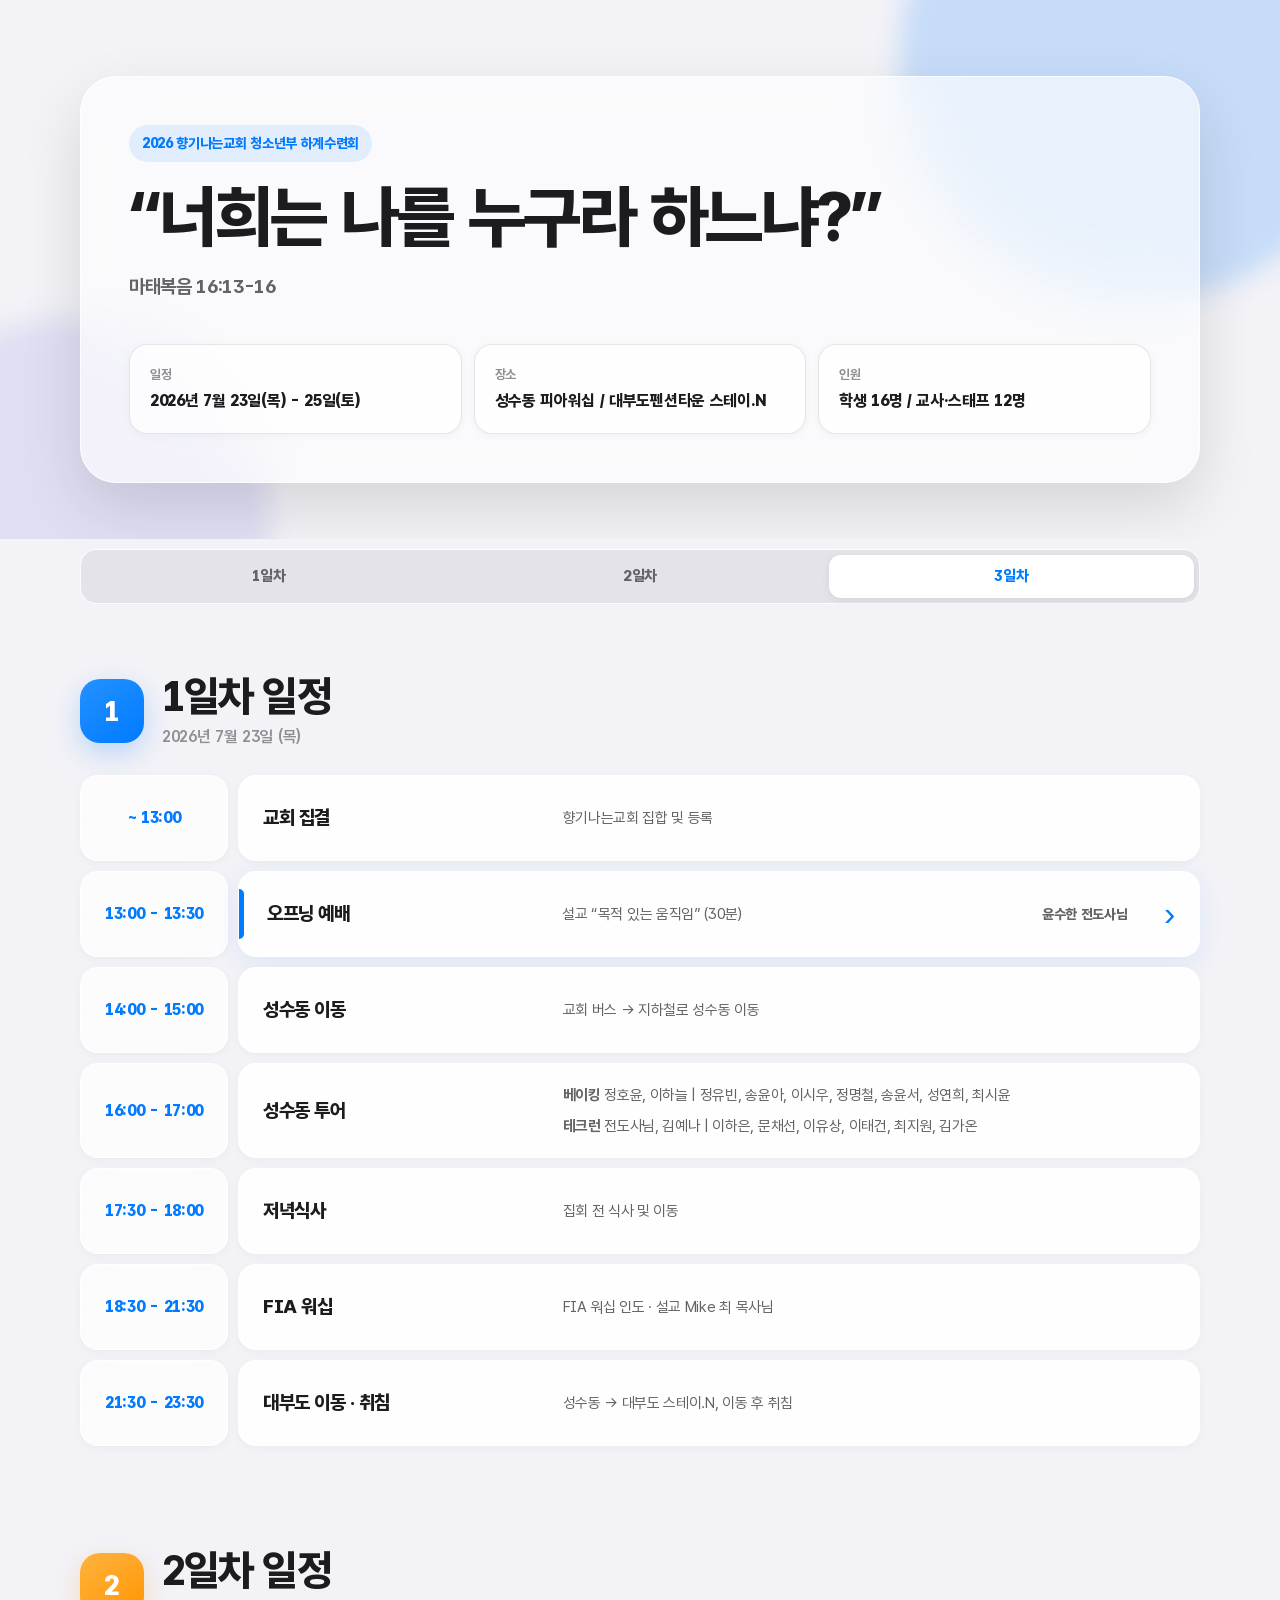
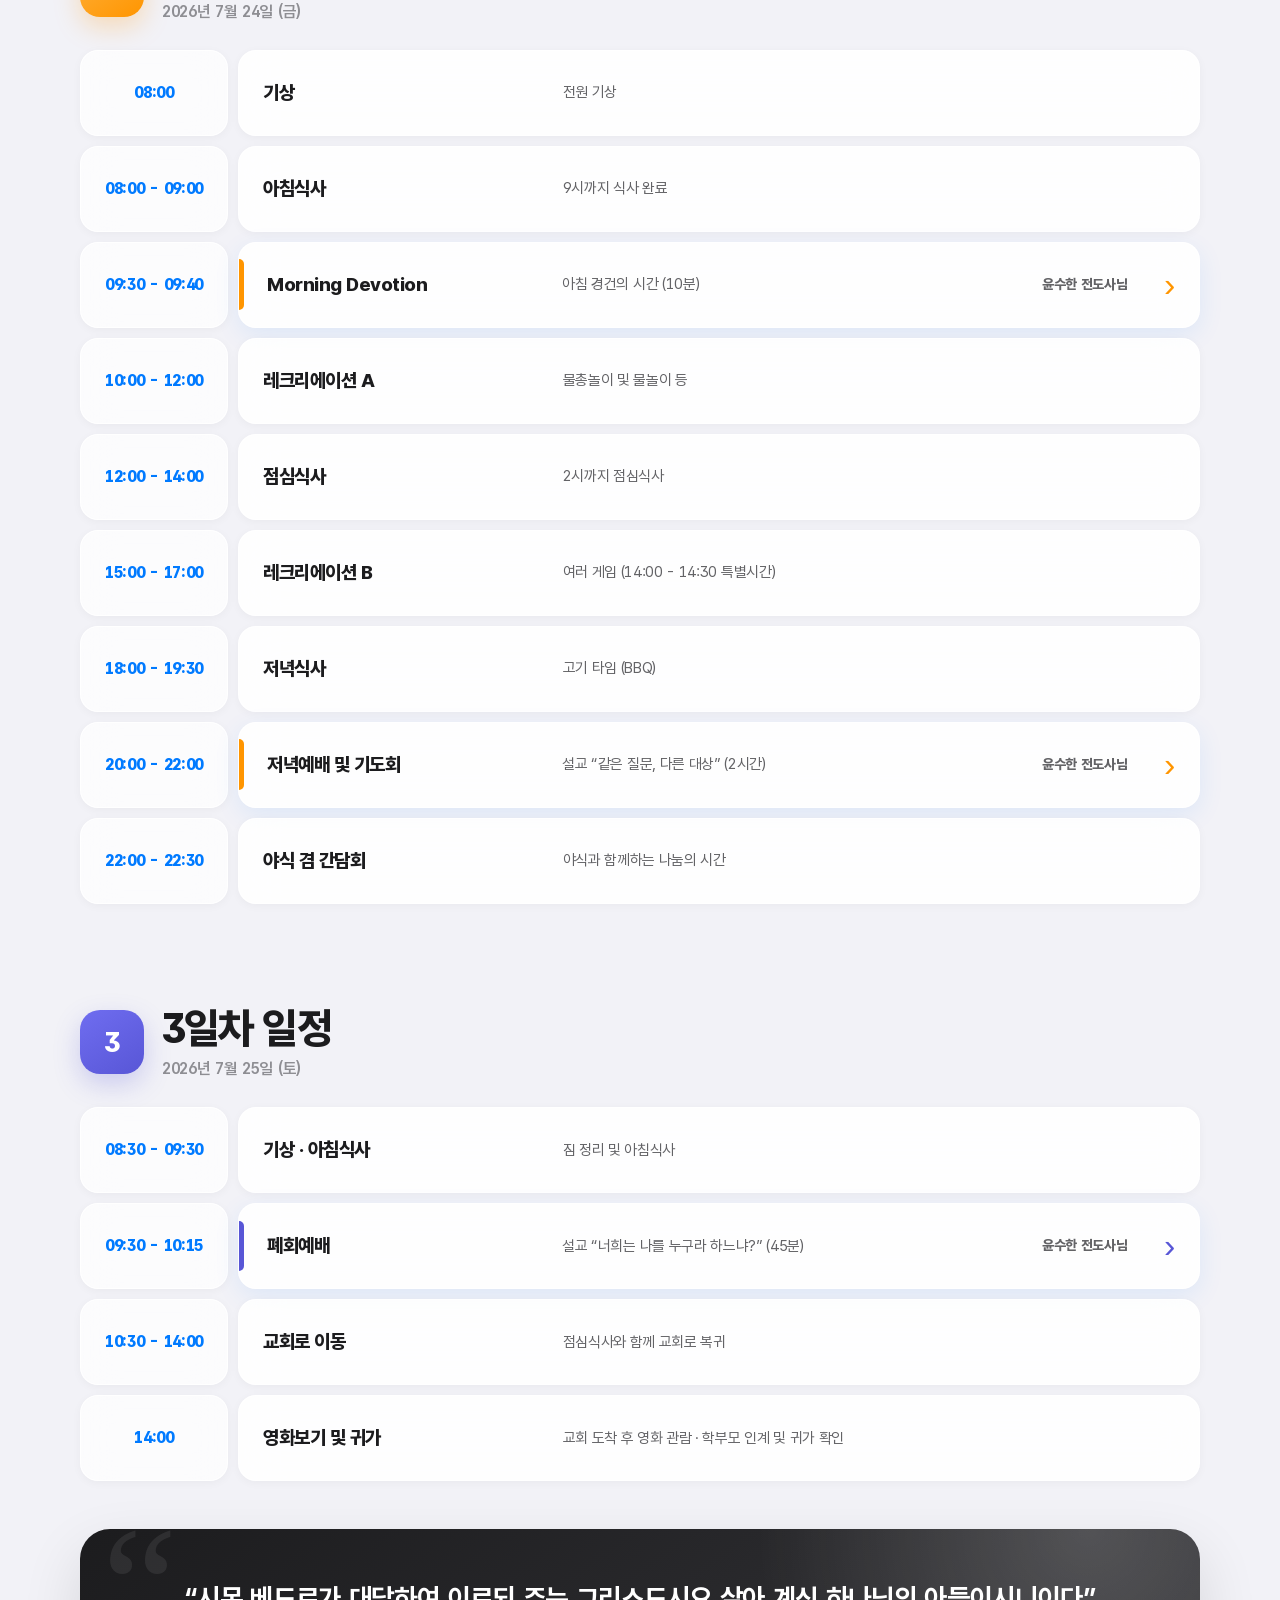
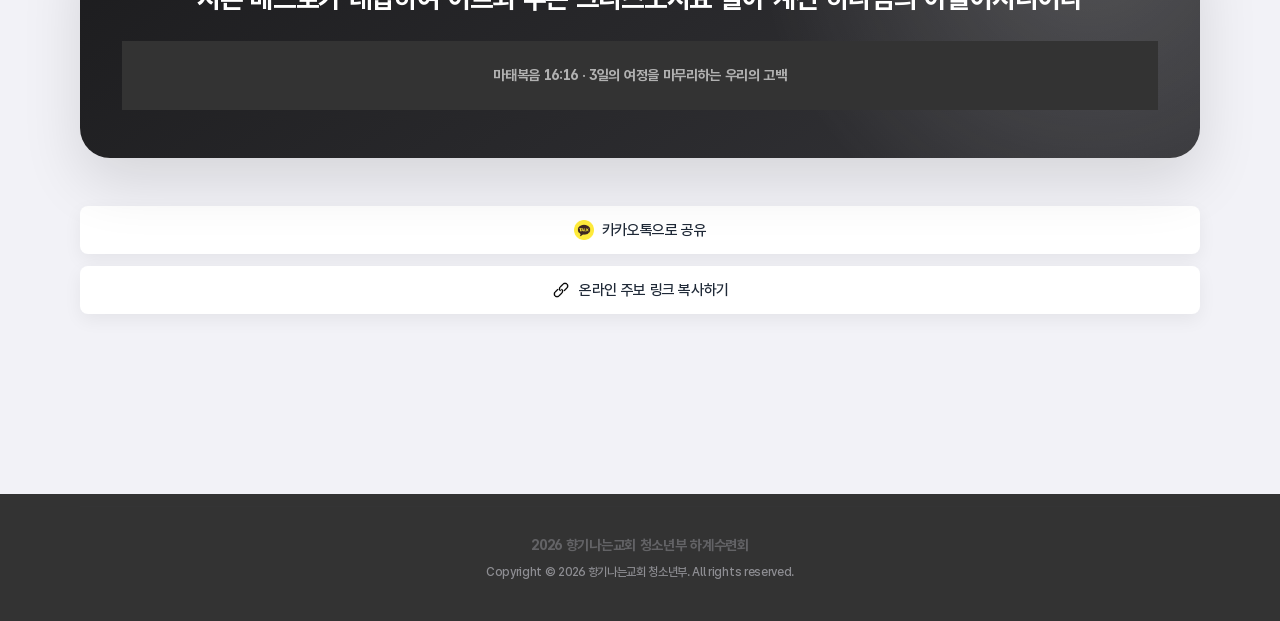
==== index.html @ 5ab75193 "index.html 업데이트" ====
<!DOCTYPE html>
<html lang="ko">
<head>
  <meta charset="UTF-8">
  <meta name="viewport" content="width=device-width, initial-scale=1.0">
  <meta name="description" content="2026 향기나는교회 청소년부 하계수련회 일정 안내">

  <meta property="og:title" content="2026 향기나는교회 청소년부 하계수련회" />
  <meta property="og:type" content="website">
  <meta property="og:image" content="./resource/img/og.jpg">
  <meta property="og:url" content="https://haneulworks.github.io/hgnn-youth-summer-2026/">
  <meta property="og:description" content="2026 향기나는교회 청소년부 하계수련회 일정과 예배 순서를 확인하세요." />

  <title>2026 향기나는교회 청소년부 하계수련회</title>
  <link rel="stylesheet" href="./resource/css/font.css">
  <link rel="stylesheet" href="./resource/css/reset.css">
  <link rel="stylesheet" href="./resource/css/ux-common.css">
  <link rel="stylesheet" href="./resource/css/component.css">
  <link rel="stylesheet" href="./resource/css/main.css">
  <script src="./resource/js/common.js"></script>
</head>
<body>
  <a class="skip-link" href="#content">본문 바로가기</a>

  <div class="camp-wrap">
    <header class="camp-hero">
      <div class="inner">
        <p class="camp-hero__eyebrow">2026 향기나는교회 청소년부 하계수련회</p>
        <h1 class="camp-hero__title">“너희는 나를 누구라 하느냐?”</h1>
        <p class="camp-hero__verse">마태복음 16:13-16</p>
        <dl class="camp-hero__info">
          <div>
            <dt>일정</dt>
            <dd>2026년 7월 23일(목) - 25일(토)</dd>
          </div>
          <div>
            <dt>장소</dt>
            <dd>성수동 피아워십 / 대부도펜션타운 스테이.N</dd>
          </div>
          <div>
            <dt>인원</dt>
            <dd>학생 16명 / 교사·스태프 12명</dd>
          </div>
        </dl>
      </div>
    </header>

    <nav class="day-nav" aria-label="수련회 일차별 바로가기">
      <div class="inner">
        <a href="#day1">1일차</a>
        <a href="#day2">2일차</a>
        <a href="#day3">3일차</a>
      </div>
    </nav>

    <main id="content" class="schedule-main">
      <div class="inner">
        <section id="day1" class="day-section day-section--1" aria-labelledby="day1-title">
          <header class="day-heading">
            <span class="day-heading__number" aria-hidden="true">1</span>
            <div>
              <h2 id="day1-title">1일차 일정</h2>
              <p>2026년 7월 23일 (목)</p>
            </div>
          </header>

          <ol class="schedule-list">
            <li class="schedule-item">
              <time class="schedule-item__time" datetime="2026-07-23T11:00">~ 13:00</time>
              <div class="schedule-item__body">
                <strong class="schedule-item__title">교회 집결</strong>
                <p class="schedule-item__desc">향기나는교회 집합 및 등록</p>
                <!-- <span class="schedule-item__staff">각 반 선생님</span> -->
              </div>
            </li>
            <li class="schedule-item schedule-item--worship">
              <time class="schedule-item__time" datetime="2026-07-23T13:00">13:00 - 13:30</time>
              <a class="schedule-item__body" href="./sub/worship-opening.html" aria-label="오프닝 예배 순서지 바로가기">
                <strong class="schedule-item__title">오프닝 예배</strong>
                <p class="schedule-item__desc">설교 “목적 있는 움직임” (30분)</p>
                <span class="schedule-item__staff">윤수한 전도사님</span>
                <span class="schedule-item__link">예배 순서지 보기</span>
              </a>
            </li>
            <li class="schedule-item">
              <time class="schedule-item__time" datetime="2026-07-23T14:00">14:00 - 15:00</time>
              <div class="schedule-item__body">
                <strong class="schedule-item__title">성수동 이동</strong>
                <p class="schedule-item__desc">교회 버스 → 지하철로 성수동 이동</p>
              </div>
            </li>
            <li class="schedule-item">
              <time class="schedule-item__time" datetime="2026-07-23T15:00">16:00 - 17:00</time>
              <div class="schedule-item__body">
                <strong class="schedule-item__title">성수동 투어</strong>
                <div class="schedule-item__desc">
                    <p><b>베이킹</b> 정호윤, 이하늘 | 정유빈, 송윤아, 이시우, 정명철, 송윤서, 성연희, 최시윤</p>
                    <p class="mt-8"><b>테크런</b> 전도사님, 김예나 | 이하은, 문채선, 이유상, 이태건, 최지원, 김가온</p>
                </div>
              </div>
            </li>
            <li class="schedule-item">
              <time class="schedule-item__time" datetime="2026-07-23T17:00">17:30 - 18:00</time>
              <div class="schedule-item__body">
                <strong class="schedule-item__title">저녁식사</strong>
                <p class="schedule-item__desc">집회 전 식사 및 이동</p>
              </div>
            </li>
            <li class="schedule-item">
              <time class="schedule-item__time" datetime="2026-07-23T17:30">18:30 - 21:30</time>
              <div class="schedule-item__body">
                <strong class="schedule-item__title">FIA 워십</strong>
                <p class="schedule-item__desc">FIA 워십 인도 · 설교 Mike 최 목사님</p>
              </div>
            </li>
            <li class="schedule-item">
              <time class="schedule-item__time" datetime="2026-07-23T21:30">21:30 - 23:30</time>
              <div class="schedule-item__body">
                <strong class="schedule-item__title">대부도 이동 · 취침</strong>
                <p class="schedule-item__desc">성수동 → 대부도 스테이.N, 이동 후 취침</p>
              </div>
            </li>
          </ol>
        </section>

        <section id="day2" class="day-section day-section--2" aria-labelledby="day2-title">
          <header class="day-heading">
            <span class="day-heading__number" aria-hidden="true">2</span>
            <div>
              <h2 id="day2-title">2일차 일정</h2>
              <p>2026년 7월 24일 (금)</p>
            </div>
          </header>

          <ol class="schedule-list">
            <li class="schedule-item">
              <time class="schedule-item__time" datetime="2026-07-24T08:00">08:00</time>
              <div class="schedule-item__body">
                <strong class="schedule-item__title">기상</strong>
                <p class="schedule-item__desc">전원 기상</p>
              </div>
            </li>
            <li class="schedule-item">
              <time class="schedule-item__time" datetime="2026-07-24T08:00">08:00 - 09:00</time>
              <div class="schedule-item__body">
                <strong class="schedule-item__title">아침식사</strong>
                <p class="schedule-item__desc">9시까지 식사 완료</p>
              </div>
            </li>
            <li class="schedule-item schedule-item--worship">
              <time class="schedule-item__time" datetime="2026-07-24T09:30">09:30 - 09:40</time>
              <a class="schedule-item__body" href="./sub/worship-morning.html" aria-label="Morning Devotion 순서지 바로가기">
                <strong class="schedule-item__title">Morning Devotion</strong>
                <p class="schedule-item__desc">아침 경건의 시간 (10분)</p>
                <span class="schedule-item__staff">윤수한 전도사님</span>
                <span class="schedule-item__link">예배 순서지 보기</span>
              </a>
            </li>
            <li class="schedule-item">
              <time class="schedule-item__time" datetime="2026-07-24T10:00">10:00 - 12:00</time>
              <div class="schedule-item__body">
                <strong class="schedule-item__title">레크리에이션 A</strong>
                <p class="schedule-item__desc">물총놀이 및 물놀이 등</p>
              </div>
            </li>
            <li class="schedule-item">
              <time class="schedule-item__time" datetime="2026-07-24T12:00">12:00 - 14:00</time>
              <div class="schedule-item__body">
                <strong class="schedule-item__title">점심식사</strong>
                <p class="schedule-item__desc">2시까지 점심식사</p>
              </div>
            </li>
            <li class="schedule-item">
              <time class="schedule-item__time" datetime="2026-07-24T15:00">15:00 - 17:00</time>
              <div class="schedule-item__body">
                <strong class="schedule-item__title">레크리에이션 B</strong>
                <p class="schedule-item__desc">여러 게임 (14:00 - 14:30 특별시간)</p>
              </div>
            </li>
            <li class="schedule-item">
              <time class="schedule-item__time" datetime="2026-07-24T18:00">18:00 - 19:30</time>
              <div class="schedule-item__body">
                <strong class="schedule-item__title">저녁식사</strong>
                <p class="schedule-item__desc">고기 타임 (BBQ)</p>
              </div>
            </li>
            <li class="schedule-item schedule-item--worship">
              <time class="schedule-item__time" datetime="2026-07-24T20:00">20:00 - 22:00</time>
              <a class="schedule-item__body" href="./sub/worship-evening.html" aria-label="저녁예배 및 기도회 순서지 바로가기">
                <strong class="schedule-item__title">저녁예배 및 기도회</strong>
                <p class="schedule-item__desc">설교 “같은 질문, 다른 대상” (2시간)</p>
                <span class="schedule-item__staff">윤수한 전도사님</span>
                <span class="schedule-item__link">예배 순서지 보기</span>
              </a>
            </li>
            <li class="schedule-item">
              <time class="schedule-item__time" datetime="2026-07-24T22:00">22:00 - 22:30</time>
              <div class="schedule-item__body">
                <strong class="schedule-item__title">야식 겸 간담회</strong>
                <p class="schedule-item__desc">야식과 함께하는 나눔의 시간</p>
              </div>
            </li>
          </ol>
        </section>

        <section id="day3" class="day-section day-section--3" aria-labelledby="day3-title">
          <header class="day-heading">
            <span class="day-heading__number" aria-hidden="true">3</span>
            <div>
              <h2 id="day3-title">3일차 일정</h2>
              <p>2026년 7월 25일 (토)</p>
            </div>
          </header>

          <ol class="schedule-list">
            <li class="schedule-item">
              <time class="schedule-item__time" datetime="2026-07-25T08:30">08:30 - 09:30</time>
              <div class="schedule-item__body">
                <strong class="schedule-item__title">기상 · 아침식사</strong>
                <p class="schedule-item__desc">짐 정리 및 아침식사</p>
              </div>
            </li>
            <li class="schedule-item schedule-item--worship">
              <time class="schedule-item__time" datetime="2026-07-25T09:30">09:30 - 10:15</time>
              <a class="schedule-item__body" href="./sub/worship-closing.html" aria-label="폐회예배 순서지 바로가기">
                <strong class="schedule-item__title">폐회예배</strong>
                <p class="schedule-item__desc">설교 “너희는 나를 누구라 하느냐?” (45분)</p>
                <span class="schedule-item__staff">윤수한 전도사님</span>
                <span class="schedule-item__link">예배 순서지 보기</span>
              </a>
            </li>
            <li class="schedule-item">
              <time class="schedule-item__time" datetime="2026-07-25T10:30">10:30 - 14:00</time>
              <div class="schedule-item__body">
                <strong class="schedule-item__title">교회로 이동</strong>
                <p class="schedule-item__desc">점심식사와 함께 교회로 복귀</p>
              </div>
            </li>
            <li class="schedule-item">
              <time class="schedule-item__time" datetime="2026-07-25T14:00">14:00</time>
              <div class="schedule-item__body">
                <strong class="schedule-item__title">영화보기 및 귀가</strong>
                <p class="schedule-item__desc">교회 도착 후 영화 관람 · 학부모 인계 및 귀가 확인</p>
              </div>
            </li>
          </ol>

          <blockquote class="closing-verse">
            <p>“시몬 베드로가 대답하여 이르되 주는 그리스도시요 살아 계신 하나님의 아들이시니이다”</p>
            <footer>마태복음 16:16 · 3일의 여정을 마무리하는 우리의 고백</footer>
          </blockquote>
        </section>
        <!-- 주보 공유 -->
        <section class="share-wrap btn-wrap txt1 keep-all-pretty">
            <button type="button" id="kakaotalk-sharing-btn" class="btn btn-full"><img src="./resource/img/icon-kakao.png" alt="카카오톡 아이콘" />카카오톡으로 공유</button>
            <button type="button" class="btn btn-full copyText" data-copy="https://haneulworks.github.io/hgnn-youth-weekly/"><img src="./resource/img/icon-link.png" alt="링크 아이콘" /> 온라인 주보 링크 복사하기</button>
        </section>
      </div>
    </main>

    <footer class="camp-footer">
        <div class="inner">
            <p class="camp-footer__title">
            2026 향기나는교회 청소년부 하계수련회
            </p>

            <small class="camp-footer__copyright">
            Copyright &copy; 2026 향기나는교회 청소년부. All rights reserved.
            </small>
        </div>
    </footer>
  </div>
</body>

<script src="https://t1.kakaocdn.net/kakao_js_sdk/2.7.7/kakao.min.js" integrity="sha384-tJkjbtDbvoxO+diRuDtwRO9JXR7pjWnfjfRn5ePUpl7e7RJCxKCwwnfqUAdXh53p" crossorigin="anonymous"></script>

<script>
  Kakao.init('5c8e276ac66a278e925960b664548016');  // 사용하려는 앱의 JavaScript 키 입력
</script>

<script>
	document.getElementById('kakaotalk-sharing-btn').addEventListener('click', function () {
		Kakao.Share.sendCustom({
			templateId: 135518, // 숫자만 입력
			templateArgs: {
				FW: "향기나는교회 청소년부",
				date: "2026.01.11"
			}
		});
	});
</script>

</html>
---- resource/css/font.css ----
@charset "UTF-8";

/* 프리탠다드 GOV */
@font-face {
    font-family: 'PretendardGOV';
    font-weight: 900;
    font-display: swap;
    src: local('PretendardGOV-Black'), url(../fonts/woff2/PretendardGOV-Black.woff2) format('woff2'), url(../fonts/woff/PretendardGOV-Black.woff) format('woff');
}

@font-face {
    font-family: 'PretendardGOV';
    font-weight: 800;
    font-display: swap;
    src: local('PretendardGOV-ExtraBold'), url(../fonts/woff2/PretendardGOV-ExtraBold.woff2) format('woff2'), url(../fonts/woff/PretendardGOV-ExtraBold.woff) format('woff');
}

@font-face {
    font-family: 'PretendardGOV';
    font-weight: 700;
    font-display: swap;
    src: local('PretendardGOV-Bold'), url(../fonts/woff2/PretendardGOV-Bold.woff2) format('woff2'), url(../fonts/woff/PretendardGOV-Bold.woff) format('woff');
}

@font-face {
    font-family: 'PretendardGOV';
    font-weight: 600;
    font-display: swap;
    src: local('PretendardGOV-SemiBold'), url(../fonts/woff2/PretendardGOV-SemiBold.woff2) format('woff2'), url(../fonts/woff/PretendardGOV-SemiBold.woff) format('woff');
}

@font-face {
    font-family: 'PretendardGOV';
    font-weight: 500;
    font-display: swap;
    src: local('PretendardGOV-Medium'), url(../fonts/woff2/PretendardGOV-Medium.woff2) format('woff2'), url(../fonts/woff/PretendardGOV-Medium.woff) format('woff');
}

@font-face {
    font-family: 'PretendardGOV';
    font-weight: 400;
    font-display: swap;
    src: local('PretendardGOV-Regular'), url(../fonts/woff2/PretendardGOV-Regular.woff2) format('woff2'), url(../fonts/woff/PretendardGOV-Regular.woff) format('woff');
}

@font-face {
    font-family: 'PretendardGOV';
    font-weight: 300;
    font-display: swap;
    src: local('PretendardGOV-Light'), url(../fonts/woff2/PretendardGOV-Light.woff2) format('woff2'), url(../fonts/woff/PretendardGOV-Light.woff) format('woff');
}

@font-face {
    font-family: 'PretendardGOV';
    font-weight: 200;
    font-display: swap;
    src: local('PretendardGOV-ExtraLight'), url(../fonts/woff2/PretendardGOV-ExtraLight.woff2) format('woff2'), url(../fonts/woff/PretendardGOV-ExtraLight.woff) format('woff');
}

@font-face {
    font-family: 'PretendardGOV';
    font-weight: 100;
    font-display: swap;
    src: local('PretendardGOV-Thin'), url(../fonts/woff2/PretendardGOV-Thin.woff2) format('woff2'), url(../fonts/woff/PretendardGOV-Thin.woff) format('woff');
}

/* 프리탠다드 */
@font-face {
    font-family: 'Pretendard';
    font-weight: 900;
    font-display: swap;
    src: local('Pretendard-Black'), url(../fonts/woff2/Pretendard-Black.woff2) format('woff2'), url(../fonts/woff/Pretendard-Black.woff) format('woff');
}

@font-face {
    font-family: 'Pretendard';
    font-weight: 800;
    font-display: swap;
    src: local('Pretendard-ExtraBold'), url(../fonts/woff2/Pretendard-ExtraBold.woff2) format('woff2'), url(../fonts/woff/Pretendard-ExtraBold.woff) format('woff');
}

@font-face {
    font-family: 'Pretendard';
    font-weight: 700;
    font-display: swap;
    src: local('Pretendard-Bold'), url(../fonts/woff2/Pretendard-Bold.woff2) format('woff2'), url(../fonts/woff/Pretendard-Bold.woff) format('woff');
}

@font-face {
    font-family: 'Pretendard';
    font-weight: 600;
    font-display: swap;
    src: local('Pretendard-SemiBold'), url(../fonts/woff2/Pretendard-SemiBold.woff2) format('woff2'), url(../fonts/woff/Pretendard-SemiBold.woff) format('woff');
}

@font-face {
    font-family: 'Pretendard';
    font-weight: 500;
    font-display: swap;
    src: local('Pretendard-Medium'), url(../fonts/woff2/Pretendard-Medium.woff2) format('woff2'), url(../fonts/woff/Pretendard-Medium.woff) format('woff');
}

@font-face {
    font-family: 'Pretendard';
    font-weight: 400;
    font-display: swap;
    src: local('Pretendard-Regular'), url(../fonts/woff2/Pretendard-Regular.woff2) format('woff2'), url(../fonts/woff/Pretendard-Regular.woff) format('woff');
}

@font-face {
    font-family: 'Pretendard';
    font-weight: 300;
    font-display: swap;
    src: local('Pretendard-Light'), url(../fonts/woff2/Pretendard-Light.woff2) format('woff2'), url(../fonts/woff/Pretendard-Light.woff) format('woff');
}

@font-face {
    font-family: 'Pretendard';
    font-weight: 200;
    font-display: swap;
    src: local('Pretendard-ExtraLight'), url(../fonts/woff2/Pretendard-ExtraLight.woff2) format('woff2'), url(../fonts/woff/Pretendard-ExtraLight.woff) format('woff');
}

@font-face {
    font-family: 'Pretendard';
    font-weight: 100;
    font-display: swap;
    src: local('Pretendard-Thin'), url(../fonts/woff2/Pretendard-Thin.woff2) format('woff2'), url(../fonts/woff/Pretendard-Thin.woff) format('woff');
}
---- resource/css/ux-common.css ----
@charset "UTF-8";
@import 'font.css';
/* reset.css - 기본 브라우저 스타일 초기화 */
html, body, div, span, applet, object, iframe,
h1, h2, h3, h4, h5, h6, p, blockquote, pre,
a, button, abbr, acronym, address, big, cite, code,
del, dfn, em, img, ins, kbd, q, s, samp,
small, strike, strong, sub, sup, tt, var,
b, u, i, center,
dl, dt, dd, menu, ol, ul, li,
fieldset, form, label, legend,
caption, article, aside, canvas, details, embed,
figure, figcaption, footer, header, hgroup,
main, menu, nav, output, ruby, section, summary,
time, mark, audio, video {
  margin: 0;
  padding: 0;
  border: 0;
  font-size: 100%;
  font-family: -apple-system, BlinkMacSystemFont, "PretendardGOV", sans-serif;
  font-style: normal;
  vertical-align: baseline;
  -webkit-tap-highlight-color: transparent; /* 클릭시 하이라이트 초기화 */
  -webkit-text-size-adjust: none; /* 크롬, 사파리, 오페라 신버전 */
  -ms-text-size-adjust: none; /* IE */
  -moz-text-size-adjust: none; /* 파이어폭스 */
  -o-text-size-adjust: none; /* 오페라 구버전 */
  -moz-appearance: none;
       appearance: none;
  -webkit-appearance: none;
  -webkit-overflow-scrolling: auto;
  box-sizing: border-box;
}

html {
  font-size: 62.5%;
}

body {
  font-size: 1.6rem;
  background: #F5F6F9;
  color: #1f2937;
}

/* h 태그들 원래 사이즈 복원 (브라우저 기본값 기준) */
h1 {
  font-size: 2em;
  font-weight: 700;
} /* 32px */
h2 {
  font-size: 1.5em;
  font-weight: 600;
} /* 24px */
h3 {
  font-size: 1.17em;
  font-weight: 600;
} /* 18.72px */
h4 {
  font-size: 1em;
  font-weight: 600;
} /* 16px */
h5 {
  font-size: 0.83em;
  font-weight: 600;
} /* 13.28px */
h6 {
  font-size: 0.67em;
  font-weight: 500;
} /* 10.72px */
/* HTML5 display-role reset for older browsers */
article, aside, details, figcaption, figure,
footer, header, hgroup, main, menu, nav, section {
  display: block;
}

body {
  line-height: 1;
}

menu, ol, ul {
  list-style: none;
}

blockquote, q {
  quotes: none;
}

blockquote::before, blockquote::after,
q::before, q::after {
  content: "";
  content: none;
}

table {
  border-collapse: collapse;
  border-spacing: 0;
}

a {
  color: inherit;
  text-decoration: none;
  cursor: pointer;
}

a:hover,
a:focus,
a:active {
  text-decoration: none;
}

*:focus {
  outline-color: #070a5d;
}

.is-focus {
  outline: 2px dashed #1b1f95;
  transition: unset;
}

body.is-locked {
  position: fixed;
  width: 100%;
  overflow: hidden;
}

.hidden {
  position: absolute;
  top: -9999px;
  left: -9999px;
}

.hide {
  position: absolute;
  top: -9999px;
  left: -9999px;
}

.sr-only {
  position: absolute !important;
  width: 1px !important;
  height: 1px !important;
  padding: 0 !important;
  margin: -1px !important;
  overflow: hidden !important;
  clip: rect(0, 0, 0, 0) !important;
  white-space: nowrap !important;
  border: 0 !important;
}

.pc-only {
  display: block;
}
@media (max-width: 1024px) {
  .pc-only {
    display: none;
  }
}

.pc-tablet-only {
  display: block;
}
@media (max-width: 798px) {
  .pc-tablet-only {
    display: none;
  }
}

.tablet-only {
  display: none;
}
@media (max-width: 1024px) {
  .tablet-only {
    display: block;
  }
}
@media (max-width: 798px) {
  .tablet-only {
    display: none;
  }
}

.mo-tablet-only {
  display: none;
}
@media (max-width: 1024px) {
  .mo-tablet-only {
    display: block;
  }
}
@media (max-width: 798px) {
  .mo-tablet-only {
    display: block;
  }
}

.mo-only {
  display: none;
}
@media (max-width: 798px) {
  .mo-only {
    display: block;
  }
}

.flex {
  -ms-display: flexbox; /* IE10 */ /* OLD iOS, Safari */ /* OLD Firefox */ /* IE10 Tweener */ /* NEW Chrome */
  display: flex;
}

/* 폰트 컬러 */
.color-primary {
  color: #1b1f95;
}
.color-primary1 {
  color: #a2a4f0;
}
.color-primary2 {
  color: #1b1f95;
}
.color-primary3 {
  color: #070a5d;
}
.color-secondary {
  color: #ec0082;
}
.color-secondary1 {
  color: #f4cae1;
}
.color-secondary2 {
  color: #ec0082;
}
.color-secondary3 {
  color: #95125a;
}
.color-gray {
  color: #666666;
}
.color-gray-50 {
  color: #E8E8E8;
}
.color-gray-100 {
  color: #D8D8D8;
}
.color-gray-200 {
  color: #CCCCCC;
}
.color-gray-300 {
  color: #A2A2A2;
}
.color-gray-400 {
  color: #999999;
}
.color-gray-500 {
  color: #666666;
}
.color-gray-600 {
  color: #545456;
}
.color-gray-800 {
  color: #333333;
}
.color-realwhite {
  color: #fff;
}
.color-semiblack {
  color: #333333;
}
.color-cyan {
  color: #38A4DD;
}

/* 배경 컬러 */
.bg-primary {
  background-color: #1b1f95;
}
.bg-primary-300 {
  background-color: #a2a4f0;
}
.bg-primary-500 {
  background-color: #1b1f95;
}
.bg-primary-800 {
  background-color: #070a5d;
}
.bg-secondary {
  background-color: #ec0082;
}
.bg-secondary-300 {
  background-color: #f4cae1;
}
.bg-secondary-500 {
  background-color: #ec0082;
}
.bg-secondary-800 {
  background-color: #95125a;
}
.bg-gray {
  background-color: #F5F5F5;
}
.bg-gray-10 {
  background-color: #FAFAFB;
}
.bg-gray-20 {
  background-color: #F5F5F5;
}
.bg-gray-30 {
  background-color: #EEEEEE;
}
.bg-realwhite {
  background-color: #fff;
}
.bg-blue {
  background-color: #F1F6FC;
}
.bg-blue-10 {
  background-color: #F5F6F9;
}
.bg-blue-20 {
  background-color: #F1F6FC;
}
.bg-blue-30 {
  background-color: #E0EAF8;
}
.bg-box-10 {
  background-color: #ECEFF6;
}
.bg-box-20 {
  background-color: #E9EAF5;
}
.bg-box-30 {
  background-color: #ECE9F5;
}
.bg-box-40 {
  background-color: #EAE4F2;
}
.bg-cyan-icon {
  background-color: #83CCF3;
}
.bg-cyan {
  background-color: #E7F4FB;
}

/* 폰트 사이즈 */
.tit_01 {
  font-size: 5rem;
  font-weight: 600;
  line-height: 1.3;
  letter-spacing: -0.025em;
  letter-spacing: -0.03em;
}
.tit_02 {
  font-size: 4rem;
  font-weight: 600;
  line-height: 1.4;
  letter-spacing: -0.025em;
  letter-spacing: -0.03em;
}
.tit_03 {
  font-size: 3rem;
  font-weight: 600;
  line-height: 1.5;
  letter-spacing: -0.025em;
}
.tit_04 {
  font-size: 2.6rem;
  font-weight: 600;
  line-height: 1.5;
  letter-spacing: -0.025em;
}
.tit_05 {
  font-size: 2.4rem;
  font-weight: 600;
  line-height: 1.5;
  letter-spacing: -0.025em;
}

.subtit_01 {
  font-size: 2.2rem;
  font-weight: 600;
  line-height: 1.5;
  letter-spacing: -0.025em;
}
.subtit_02 {
  font-size: 2rem;
  font-weight: 600;
  line-height: 1.5;
  letter-spacing: -0.025em;
}
.subtit_03 {
  font-size: 1.8rem;
  font-weight: 600;
  line-height: 1.5;
  letter-spacing: -0.025em;
}

.txt_01 {
  font-size: 1.6rem;
  font-weight: 400;
  line-height: 1.6;
  letter-spacing: -0.025em;
}
.txt_02 {
  font-size: 1.5rem;
  font-weight: 400;
  line-height: 1.6;
  letter-spacing: -0.025em;
}

.caption_01 {
  font-size: 1.4rem;
  font-weight: 500;
  line-height: 1.6;
  letter-spacing: -0.025em;
}
.caption_02 {
  font-size: 1.3rem;
  font-weight: 400;
  line-height: 1.6;
  letter-spacing: -0.025em;
}

/* 폰트 두께 */
.fw-300 {
  font-weight: 300;
}

.fw-400 {
  font-weight: 400;
}

.fw-500 {
  font-weight: 500;
}

.fw-600 {
  font-weight: 600;
}

.fw-700 {
  font-weight: 700;
}

/* essential */
.essential {
  position: relative;
  top: -0.8rem;
  color: #1b1f95;
  font-size: 1.6rem;
  font-weight: 600;
  line-height: 1.5;
  letter-spacing: -0.025em;
}

/* 글자 정렬 */
.ta-c {
  text-align: center;
}

.ta-l {
  text-align: left;
}

.ta-r {
  text-align: right;
}

.keep-all {
  word-break: keep-all;
}
.keep-all-pretty {
  word-break: keep-all;
  text-wrap-style: pretty;
}
.keep-all-balance {
  word-break: keep-all;
  text-wrap-style: balance;
}

/* list 스타일 */
.lists li {
  position: relative;
}
.lists li:before {
  content: "";
  position: absolute;
  left: 0;
}
.lists li + li {
  margin-top: 0.4rem;
}
.lists.num {
  counter-reset: num;
}
.lists.num li {
  padding-left: 2rem;
}
.lists.num li:before {
  counter-increment: num;
  content: counter(num) ".";
}
.lists.num.cir li:before {
  line-height: 1.6rem;
  -ms-display: flexbox; /* IE10 */ /* OLD iOS, Safari */ /* OLD Firefox */ /* IE10 Tweener */ /* NEW Chrome */
  display: flex;
  align-items: center;
  justify-content: center;
  width: 1.6rem;
  height: 1.6rem;
  font-weight: 400;
  border-radius: 100%;
  border: 0.1px solid #555;
  vertical-align: middle;
}
.lists.num-square {
  counter-reset: num;
}
.lists.num-square li {
  padding-left: 4.2rem;
}
.lists.num-square li::before {
  counter-increment: num;
  content: counter(num);
  top: 0.15rem;
  -ms-display: flexbox; /* IE10 */ /* OLD iOS, Safari */ /* OLD Firefox */ /* IE10 Tweener */ /* NEW Chrome */
  display: flex;
  align-items: center;
  justify-content: center;
  width: 2.6rem;
  height: 2.6rem;
  border-radius: 0.4rem;
  background-color: #1b1f95;
  color: #fff;
  font-size: 1.5rem;
  font-weight: 700;
  line-height: 1;
  letter-spacing: -0.025em;
}
.lists.num-square li + li {
  margin-top: 1.6rem;
}
@media (max-width: 798px) {
  .lists.num-square li {
    padding-left: 3.2rem;
    word-break: keep-all;
  }
  .lists.num-square li::before {
    top: 0;
    width: 2rem;
    height: 2rem;
    font-size: 1.5rem;
    line-height: 1.5rem;
  }
  .lists.num-square li + li {
    margin-top: 0.8rem;
  }
}
.lists.dot li {
  padding-left: 0.8rem;
}
.lists.dot li:before {
  content: "·";
}
.lists.dot-center li {
  display: inline-flex;
}
.lists.dot-center li:before {
  content: "•";
  position: relative;
  margin-right: 0.4rem;
}
.lists.bar li:before {
  content: "-";
}
.lists.ko > li:nth-child(1)::before {
  content: "가.";
}
.lists.ko > li:nth-child(2)::before {
  content: "나.";
}
.lists.ko > li:nth-child(3)::before {
  content: "다.";
}
.lists.ko > li:nth-child(4)::before {
  content: "라.";
}
.lists.ko > li:nth-child(5)::before {
  content: "마.";
}
.lists.ko > li:nth-child(6)::before {
  content: "바.";
}
.lists.ko > li:nth-child(7)::before {
  content: "사.";
}
.lists.ko > li:nth-child(8)::before {
  content: "아.";
}
.lists.ko > li:nth-child(9)::before {
  content: "자.";
}
.lists.ko > li:nth-child(10)::before {
  content: "차.";
}
.lists.ko > li:nth-child(11)::before {
  content: "카.";
}
.lists.ko > li:nth-child(13)::before {
  content: "타.";
}
.lists.ko > li:nth-child(14)::before {
  content: "파.";
}
.lists.ko > li:nth-child(15)::before {
  content: "하.";
}

/* magin-top */
.mt-8 {
  margin-top: 0.8rem;
}
.mt-16 {
  margin-top: 1.6rem;
}
.mt-24 {
  margin-top: 2.4rem;
}
.mt-40 {
  margin-top: 4rem;
}
.mt-48 {
  margin-top: 4.8rem;
}

#wrap {
  position: relative;
}

/*================================= tablet =======================================*/
/*================================= responsive =======================================*/
@media (min-width: 260px) and (max-width: 1024px) {
  html, body {
    font-size: 48.0769230769%;
  }
}
@media (min-width: 360px) and (max-width: 1024px) {
  html, body {
    font-size: 62.5%;
  }
}
@media (min-width: 541px) and (max-width: 1024px) {
  body, html {
    font-size: 68.75%;
  }
}
@media (min-width: 769px) and (max-width: 1024px) {
  body, html {
    font-size: 75%;
  }
}
/* element */
---- resource/css/component.css ----
@charset "UTF-8";
/* header */
/* footer */
footer {
  margin-top: 8rem;
  background-color: #333333;
  padding: 2.4rem 1.6rem;
  color: #fff;
}

.footer-info {
  -ms-display: flexbox; /* IE10 */ /* OLD iOS, Safari */ /* OLD Firefox */ /* IE10 Tweener */ /* NEW Chrome */
  display: flex;
  align-items: center;
  flex-wrap: wrap;
  -moz-column-gap: 1.6rem;
       column-gap: 1.6rem;
  row-gap: 0.8rem;
}
.footer-info .subtit_03 {
  color: #ec0082;
}
.copyright {
  display: block;
  margin-top: 2.4rem;
  padding-top: 2.3rem;
  border-top: 1px solid #666666;
  font-size: 1.3rem;
  font-weight: 400;
  line-height: 1.6;
  letter-spacing: -0.025em;
}

/* 버튼 정렬 */
.btn-wrap {
  -ms-display: flexbox; /* IE10 */ /* OLD iOS, Safari */ /* OLD Firefox */ /* IE10 Tweener */ /* NEW Chrome */
  display: flex;
  flex-wrap: wrap;
  justify-content: center;
  gap: 1.2rem;
}
.btn-wrap.justify-start {
  justify-content: flex-start;
}
.btn-wrap.justify-end {
  justify-content: flex-end;
}
@media (max-width: 798px) {
  .btn-wrap {
    gap: 1rem;
  }
}

/* 버튼 */
.btn {
  min-width: 7.7rem;
  height: 4.8rem;
  padding: 0 2.3rem;
  border-radius: 999px;
  border: 1px solid #A2A2A2;
  background-color: #fff;
  color: #1f2937;
  font-size: 1.5rem;
  font-weight: 400;
  line-height: 4.6rem;
  letter-spacing: -0.025em;
  cursor: pointer;
  transition: all 0.2s;
}
.btn-l {
  min-width: 9.5rem;
  height: 5.6rem;
  padding: 0 3.1rem;
  font-size: 1.6rem;
  font-weight: 400;
  line-height: 5.4rem;
  letter-spacing: -0.025em;
}
.btn-m { /* 기본 .btn과 동일 */ }
@media (max-width: 1024px) {
  .btn {
    min-width: 6.9rem;
    padding: 0 2rem;
  }
  .btn-l {
    min-width: 8.5rem;
    padding: 0 2.7rem;
  }
}
@media (max-width: 798px) {
  .btn {
    min-width: 6.6rem;
    height: 4.2rem;
    line-height: 4rem;
  }
  .btn-l {
    min-width: 8.2rem;
    height: 5rem;
    line-height: 4.8rem;
  }
}
.btn-primary-bg {
  border-color: #1b1f95;
  background-color: #1b1f95;
  color: #fff;
  font-weight: 600;
}
.btn-primary-bg:hover {
  border-color: #22307b;
  background-color: #22307b;
}
.btn-primary-bg:active {
  border-color: #070a5d;
  background-color: #070a5d;
}
.btn-primary-line {
  border-color: #1b1f95;
  background-color: #fff;
  color: #1b1f95;
}
.btn-primary-line:hover {
  background-color: #F5F6F9;
}
.btn-primary-line:active {
  background-color: #F5F5F5;
}
.btn-gray-line {
  border-color: #A2A2A2;
  background-color: #fff;
}
.btn-gray-line:hover {
  background-color: #F5F6F9;
}
.btn-gray-line:active {
  background-color: #F5F5F5;
}

/* === 공통: 테이블 외곽 === */
.table-scroll {
  width: 100%;
  overflow-x: visible;
}
@media (max-width: 798px) {
  .table-scroll {
    overflow-x: auto;
    -webkit-overflow-scrolling: touch;
  }
  .table-scroll::-webkit-scrollbar {
    width: 3px; /* 세로축 스크롤바 폭 너비 */
    height: 3px; /* 가로축 스크롤바 폭 너비 */
  }
  .table-scroll::-webkit-scrollbar-thumb {
    background: #555555;
    border-radius: 999px;
  }
  .table-scroll::-webkit-scrollbar-track {
    background: #E0E3E5;
  }
}

.table-wrap {
  width: 100%;
}
@media (max-width: 798px) {
  .table-wrap:has(.table-basic:not(.table-res)) {
    min-width: 100rem;
  }
}

/* === 기본 공통: 헤더/셀 === */
.table-basic {
  width: 100%;
  border-top: 2px solid #1f2937;
  border-collapse: collapse;
  color: #1f2937;
}
.table-basic th, .table-basic td {
  padding: 2rem 0.8rem;
  border-bottom: 1px solid #DDDDDD;
  text-align: center;
}
@media (max-width: 798px) {
  .table-basic th, .table-basic td {
    padding: 1.5rem 1.6rem;
  }
}
.table-basic thead th {
  border-bottom: none;
  border-bottom: 1px solid #DDDDDD;
  background-color: #FAFAFB;
}
.table-basic tbody th {
  border-right: 1px solid #DDDDDD;
  background-color: #fff;
}
.table-basic th {
  font-size: 1.8rem;
  font-weight: 600;
  line-height: 1.5;
  letter-spacing: -0.025em;
}
.table-basic td {
  background-color: #fff;
  color: #666666;
  font-size: 1.5rem;
  font-weight: 400;
  line-height: 1.6;
  letter-spacing: -0.025em;
}

/* === table-row: 행기준 기본 테이블 커스텀 === */
.table-basic.table-row tr {
  background-color: #fff;
}
.table-basic.table-row th {
  background-color: #FAFAFB;
  font-weight: 400;
  color: #1f2937;
  vertical-align: middle;
  white-space: nowrap;
}
.table-basic.table-row th.ta_l {
  text-align: left;
}
.table-basic.table-row td {
  text-align: left;
  vertical-align: middle;
}

.box {
  padding: 2.4rem;
  border-radius: 1.6rem;
}

/* element */
---- resource/css/main.css ----
@charset "UTF-8";
html {
  scroll-behavior: smooth;
}

body {
  margin: 0;
  overflow-x: hidden;
  background: #f2f2f7;
  color: #1c1c1e;
  font-family: Pretendard, -apple-system, BlinkMacSystemFont, "Apple SD Gothic Neo", "Noto Sans KR", sans-serif;
  line-height: 1.5;
  letter-spacing: -0.02em;
}

* {
  box-sizing: border-box;
}

a,
button {
  -webkit-tap-highlight-color: transparent;
}

.inner {
  width: min(1120px, 100% - 40px);
  margin: 0 auto;
}

.skip-link {
  position: fixed;
  top: 0;
  left: 16px;
  z-index: 1000;
  padding: 12px 18px;
  border-radius: 0 0 12px 12px;
  background: #1c1c1e;
  color: #fff;
  font-weight: 700;
  text-decoration: none;
  transform: translateY(-110%);
  transition: transform 0.2s ease;
}
.skip-link:focus {
  transform: translateY(0);
}

/* Hero */
.camp-hero {
  position: relative;
  overflow: hidden;
  padding: 76px 0 56px;
  color: #1c1c1e;
}
.camp-hero::before, .camp-hero::after {
  content: "";
  position: absolute;
  border-radius: 50%;
  filter: blur(12px);
  pointer-events: none;
}
.camp-hero::before {
  top: -180px;
  right: -100px;
  width: 480px;
  height: 480px;
  background: rgba(0, 122, 255, 0.18);
}
.camp-hero::after {
  bottom: -180px;
  left: -130px;
  width: 400px;
  height: 400px;
  background: rgba(88, 86, 214, 0.12);
}
.camp-hero .inner {
  position: relative;
  z-index: 1;
  padding: 48px;
  border: 1px solid rgba(255, 255, 255, 0.75);
  border-radius: 36px;
  background: rgba(255, 255, 255, 0.62);
  box-shadow: 0 24px 60px rgba(0, 0, 0, 0.12);
  backdrop-filter: blur(28px);
  -webkit-backdrop-filter: blur(28px);
}
.camp-hero__eyebrow {
  display: inline-flex;
  align-items: center;
  gap: 8px;
  margin: 0 0 18px;
  padding: 8px 13px;
  border-radius: 999px;
  background: rgba(0, 122, 255, 0.1);
  color: #007aff;
  font-size: 14px;
  font-weight: 800;
}
.camp-hero__title {
  max-width: 760px;
  margin: 0;
  font-size: clamp(38px, 6vw, 68px);
  font-weight: 800;
  line-height: 1.08;
  letter-spacing: -0.055em;
  word-break: keep-all;
}
.camp-hero__verse {
  margin: 20px 0 42px;
  color: #636366;
  font-size: 19px;
  font-weight: 650;
}
.camp-hero__info {
  display: grid;
  grid-template-columns: repeat(3, minmax(0, 1fr));
  gap: 12px;
  margin: 0;
}
.camp-hero__info div {
  min-width: 0;
  padding: 20px;
  border: 1px solid rgba(60, 60, 67, 0.12);
  border-radius: 18px;
  background: rgba(255, 255, 255, 0.72);
  box-shadow: 0 2px 10px rgba(0, 0, 0, 0.04);
}
.camp-hero__info dt {
  margin-bottom: 5px;
  color: #8e8e93;
  font-size: 13px;
  font-weight: 700;
}
.camp-hero__info dd {
  margin: 0;
  color: #1c1c1e;
  font-size: 16px;
  font-weight: 750;
  word-break: keep-all;
}

/* Sticky navigation */
.day-nav {
  position: sticky;
  top: 0;
  z-index: 30;
  padding: 10px 0;
  background: rgba(242, 242, 247, 0.82);
  backdrop-filter: blur(20px);
  -webkit-backdrop-filter: blur(20px);
}
.day-nav .inner {
  display: flex;
  gap: 6px;
  padding: 5px;
  border: 1px solid rgba(255, 255, 255, 0.9);
  border-radius: 16px;
  background: rgba(118, 118, 128, 0.12);
}
.day-nav a {
  flex: 1;
  padding: 10px 14px;
  border-radius: 12px;
  color: #636366;
  font-size: 15px;
  font-weight: 750;
  text-align: center;
  text-decoration: none;
  transition: background 0.2s ease, color 0.2s ease, box-shadow 0.2s ease, transform 0.2s ease;
}
.day-nav a:hover, .day-nav a:focus-visible {
  background: #fff;
  box-shadow: 0 2px 10px rgba(0, 0, 0, 0.04);
  color: #1c1c1e;
  outline: none;
  transform: translateY(-1px);
}
.day-nav a:active {
  transform: scale(0.98);
}
.day-nav a.active {
  background: #fff;
  box-shadow: 0 2px 8px rgba(0, 0, 0, 0.08);
  color: #007aff;
}

.schedule-main {
  padding: 58px 0 100px;
}

.day-section {
  scroll-margin-top: 100px;
}
.day-section + .day-section {
  margin-top: 100px;
}
.day-section--2 .day-heading__number {
  background: linear-gradient(145deg, #ffb340, #ff9500);
  box-shadow: 0 10px 26px rgba(255, 149, 0, 0.25);
}
.day-section--2 .schedule-item__staff {
  color: #636366;
}
.day-section--2 .schedule-item__link {
  color: #ff9500;
}
.day-section--2 .schedule-item--worship .schedule-item__body::before {
  background: #ff9500;
}
.day-section--2 .schedule-item--worship .schedule-item__body::after {
  color: #ff9500;
}
.day-section--3 .day-heading__number {
  background: linear-gradient(145deg, #6f6df0, #5856d6);
  box-shadow: 0 10px 26px rgba(88, 86, 214, 0.25);
}
.day-section--3 .schedule-item__staff {
  color: #636366;
}
.day-section--3 .schedule-item__link {
  color: #5856d6;
}
.day-section--3 .schedule-item--worship .schedule-item__body::before {
  background: #5856d6;
}
.day-section--3 .schedule-item--worship .schedule-item__body::after {
  color: #5856d6;
}

.day-heading {
  display: flex;
  align-items: center;
  gap: 18px;
  margin-bottom: 26px;
}
.day-heading__number {
  display: grid;
  flex: 0 0 64px;
  width: 64px;
  height: 64px;
  place-items: center;
  border-radius: 20px;
  background: linear-gradient(145deg, #2492ff, #007aff);
  box-shadow: 0 10px 26px rgba(0, 122, 255, 0.23);
  color: #fff;
  font-size: 28px;
  font-weight: 800;
}
.day-heading h2 {
  margin: 0;
  font-size: clamp(29px, 4vw, 42px);
  font-weight: 800;
  line-height: 1.15;
  letter-spacing: -0.045em;
}
.day-heading p {
  margin: 5px 0 0;
  color: #8e8e93;
  font-size: 16px;
  font-weight: 550;
}

.schedule-list {
  display: grid;
  gap: 10px;
  margin: 0;
  padding: 0;
  list-style: none;
}

.schedule-item {
  display: grid;
  grid-template-columns: 148px minmax(0, 1fr);
  align-items: stretch;
  gap: 10px;
}
.schedule-item__time {
  display: flex;
  align-items: center;
  justify-content: center;
  min-height: 86px;
  padding: 16px;
  border: 1px solid rgba(255, 255, 255, 0.9);
  border-radius: 18px;
  background: rgba(255, 255, 255, 0.72);
  box-shadow: 0 2px 10px rgba(0, 0, 0, 0.04);
  color: #007aff;
  font-size: 16px;
  font-weight: 800;
  text-align: center;
  backdrop-filter: blur(18px);
  -webkit-backdrop-filter: blur(18px);
}
.schedule-item__body {
  position: relative;
  display: grid;
  grid-template-columns: minmax(170px, 0.9fr) minmax(230px, 1.5fr) minmax(100px, 0.4fr);
  align-items: center;
  gap: 18px;
  min-height: 86px;
  padding: 20px 24px;
  overflow: hidden;
  border: 1px solid rgba(255, 255, 255, 0.9);
  border-radius: 18px;
  background: rgba(255, 255, 255, 0.88);
  box-shadow: 0 2px 10px rgba(0, 0, 0, 0.04);
  color: inherit;
  text-decoration: none;
  backdrop-filter: blur(20px);
  -webkit-backdrop-filter: blur(20px);
}
.schedule-item__title {
  font-size: 19px;
  font-weight: 750;
  line-height: 1.35;
  letter-spacing: -0.025em;
}
.schedule-item__desc {
  margin: 0;
  color: #636366;
  font-size: 15px;
  word-break: keep-all;
}
.schedule-item__staff {
  color: #636366;
  font-size: 14px;
  font-weight: 750;
  white-space: nowrap;
}
.schedule-item__link {
  grid-column: 1/-1;
  display: none;
  color: #007aff;
  font-size: 13px;
  font-weight: 750;
}
.schedule-item--worship .schedule-item__body {
  padding-left: 28px;
  padding-right: 34px;
  box-shadow: 0 7px 26px rgba(0, 122, 255, 0.09);
  transition: transform 0.22s ease, box-shadow 0.22s ease, background 0.22s ease;
}
.schedule-item--worship .schedule-item__body::before {
  content: "";
  position: absolute;
  top: 20%;
  bottom: 20%;
  left: 0;
  width: 5px;
  border-radius: 0 999px 999px 0;
  background: #007aff;
}
.schedule-item--worship .schedule-item__body::after {
  content: "›";
  position: absolute;
  top: 50%;
  right: 24px;
  color: #007aff;
  font-family: Arial, sans-serif;
  font-size: 34px;
  font-weight: 300;
  line-height: 1;
  transform: translateY(-52%);
}
.schedule-item--worship .schedule-item__body:hover, .schedule-item--worship .schedule-item__body:focus-visible {
  background: #fff;
  box-shadow: 0 14px 36px rgba(0, 122, 255, 0.14);
  outline: none;
  transform: translateY(-3px);
}
.schedule-item--worship .schedule-item__body:active {
  transform: scale(0.99);
}
.schedule-item--worship .schedule-item__title {
  color: #1c1c1e;
  font-weight: 800;
}

/* Closing verse */
.closing-verse {
  position: relative;
  overflow: hidden;
  margin: 48px 0 0;
  padding: 48px 42px;
  border-radius: 30px;
  background: radial-gradient(circle at 90% 0%, rgba(255, 255, 255, 0.18), transparent 32%), linear-gradient(145deg, #1c1c1e, #343438);
  box-shadow: 0 24px 60px rgba(0, 0, 0, 0.12);
  color: #fff;
  text-align: center;
}
.closing-verse::before {
  content: "“";
  position: absolute;
  top: -28px;
  left: 22px;
  color: rgba(255, 255, 255, 0.08);
  font-family: Georgia, serif;
  font-size: 170px;
  line-height: 1;
}
.closing-verse p {
  position: relative;
  z-index: 1;
  margin: 0;
  font-size: clamp(20px, 3vw, 27px);
  font-weight: 650;
  line-height: 1.65;
  word-break: keep-all;
}
.closing-verse footer {
  position: relative;
  z-index: 1;
  margin-top: 20px;
  color: rgba(255, 255, 255, 0.62);
  font-size: 14px;
  font-weight: 650;
}

.share-wrap {
  -ms-display: flexbox; /* IE10 */ /* OLD iOS, Safari */ /* OLD Firefox */ /* IE10 Tweener */ /* NEW Chrome */
  display: flex;
  flex-direction: column;
  gap: 1.2rem;
  margin-top: 4.8rem;
}
.share-wrap .btn {
  -ms-display: flexbox; /* IE10 */ /* OLD iOS, Safari */ /* OLD Firefox */ /* IE10 Tweener */ /* NEW Chrome */
  display: flex;
  align-items: center;
  justify-content: center;
  gap: 0.8rem;
  width: 100%;
  padding: 1.4rem 1.6rem;
  border-radius: 0.8rem;
  border: none;
  background: #fff;
  color: #1f2937;
  font-size: 1.5rem;
  font-weight: 500;
  line-height: 1.6;
  letter-spacing: -0.025em;
  box-shadow: 0 0.6rem 1.8rem rgba(0, 0, 0, 0.06);
  cursor: pointer;
  transition: all 0.2s;
}
.share-wrap .btn:hover {
  transform: translateY(-1px);
  box-shadow: 0 0.8rem 2rem rgba(0, 0, 0, 0.08);
}
.share-wrap .btn img {
  width: 2rem;
  height: 2rem;
}

.camp-footer {
  padding: 12px 0 40px;
  color: #8e8e93;
  text-align: center;
}
.camp-footer .inner {
  padding-top: 28px;
  border-top: 1px solid rgba(60, 60, 67, 0.1);
}
.camp-footer__title {
  margin: 0;
  color: #636366;
  font-size: 14px;
  font-weight: 700;
  letter-spacing: -0.02em;
}
.camp-footer__copyright {
  display: block;
  margin-top: 7px;
  color: #8e8e93;
  font-size: 12px;
  font-weight: 500;
  line-height: 1.5;
}

@media (max-width: 900px) {
  .camp-hero .inner {
    padding: 36px;
  }
  .camp-hero__info {
    grid-template-columns: 1fr;
  }
  .schedule-item {
    grid-template-columns: 130px minmax(0, 1fr);
  }
  .schedule-item__body {
    grid-template-columns: 1fr;
    gap: 5px;
  }
  .schedule-item__link {
    display: block;
    margin-top: 4px;
  }
}
@media (max-width: 640px) {
  .inner {
    width: min(100% - 28px, 1120px);
  }
  .camp-hero {
    padding: 28px 0 34px;
  }
  .camp-hero .inner {
    padding: 24px 18px;
    border-radius: 28px;
  }
  .camp-hero__eyebrow {
    margin-bottom: 15px;
    font-size: 13px;
  }
  .camp-hero__title {
    font-size: clamp(24px, 7vw, 36px);
  }
  .camp-hero__verse {
    margin: 16px 0 30px;
    font-size: 16px;
    line-height: 1.6;
  }
  .camp-hero__info {
    gap: 8px;
  }
  .camp-hero__info div {
    padding: 16px;
    border-radius: 15px;
  }
  .camp-hero__info dd {
    font-size: 15px;
  }
  .day-nav {
    padding: 8px 0;
  }
  .day-nav .inner {
    gap: 4px;
    padding: 4px;
    border-radius: 14px;
  }
  .day-nav a {
    padding: 9px 8px;
    border-radius: 10px;
    font-size: 13px;
  }
  .schedule-main {
    padding: 44px 0 70px;
  }
  .day-section {
    scroll-margin-top: 84px;
  }
  .day-section + .day-section {
    margin-top: 72px;
  }
  .day-heading {
    gap: 13px;
    margin-bottom: 20px;
  }
  .day-heading__number {
    flex-basis: 54px;
    width: 54px;
    height: 54px;
    border-radius: 17px;
    font-size: 24px;
  }
  .day-heading h2 {
    font-size: 28px;
  }
  .day-heading p {
    margin-top: 3px;
    font-size: 14px;
  }
  .schedule-list {
    gap: 14px;
  }
  .schedule-item {
    grid-template-columns: 1fr;
    gap: 6px;
  }
  .schedule-item__time {
    justify-content: flex-start;
    min-height: 0;
    padding: 0 4px;
    border: 0;
    background: transparent;
    box-shadow: none;
    color: #8e8e93;
    font-size: 13px;
    backdrop-filter: none;
  }
  .schedule-item__body {
    min-height: 0;
    padding: 18px 19px;
    border-radius: 17px;
  }
  .schedule-item__title {
    font-size: 18px;
  }
  .schedule-item__desc {
    font-size: 14px;
    line-height: 1.55;
  }
  .schedule-item__staff {
    margin-top: 3px;
    font-size: 13px;
  }
  .schedule-item--worship .schedule-item__body {
    padding: 19px 48px 19px 21px;
  }
  .schedule-item--worship .schedule-item__body::before {
    top: 18px;
    bottom: 18px;
    width: 4px;
  }
  .schedule-item--worship .schedule-item__body::after {
    right: 18px;
    font-size: 30px;
  }
  .closing-verse {
    margin-top: 36px;
    padding: 38px 24px;
    border-radius: 24px;
  }
  .closing-verse p {
    font-size: 19px;
    line-height: 1.7;
  }
}
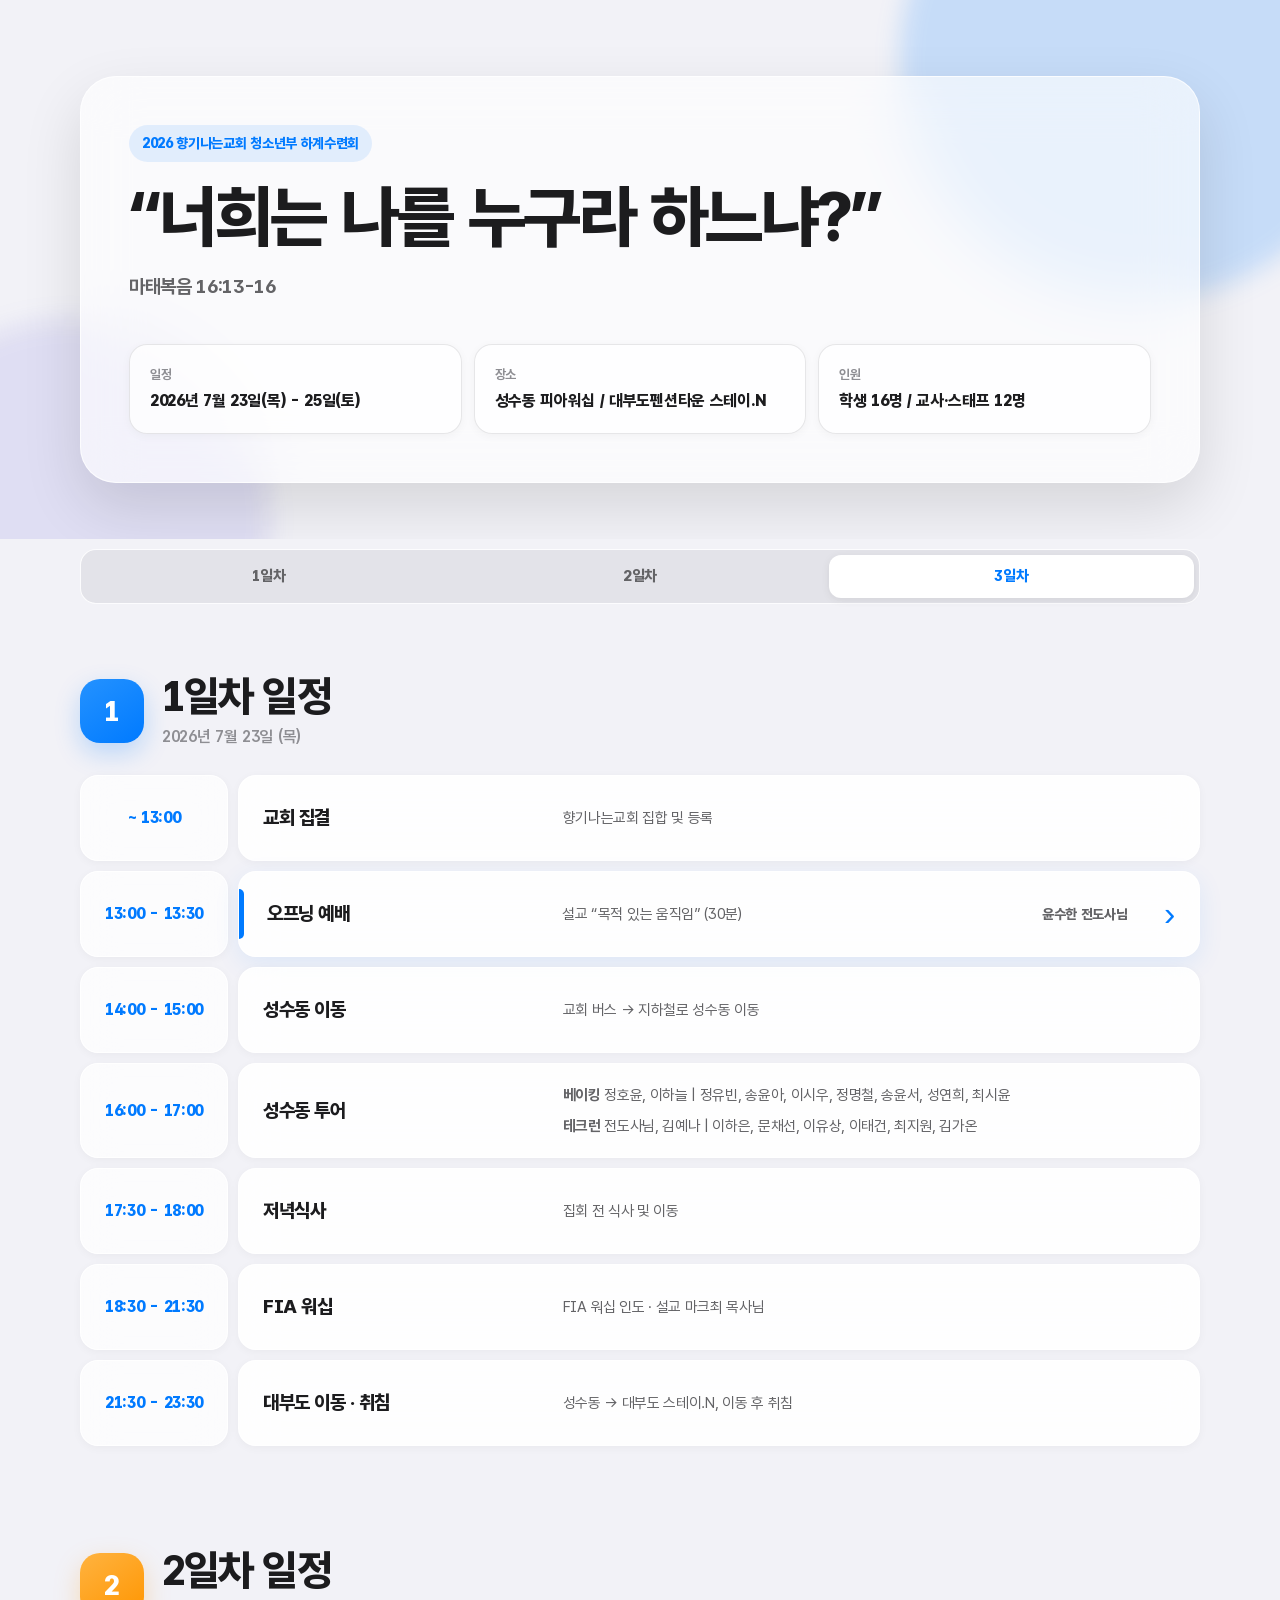
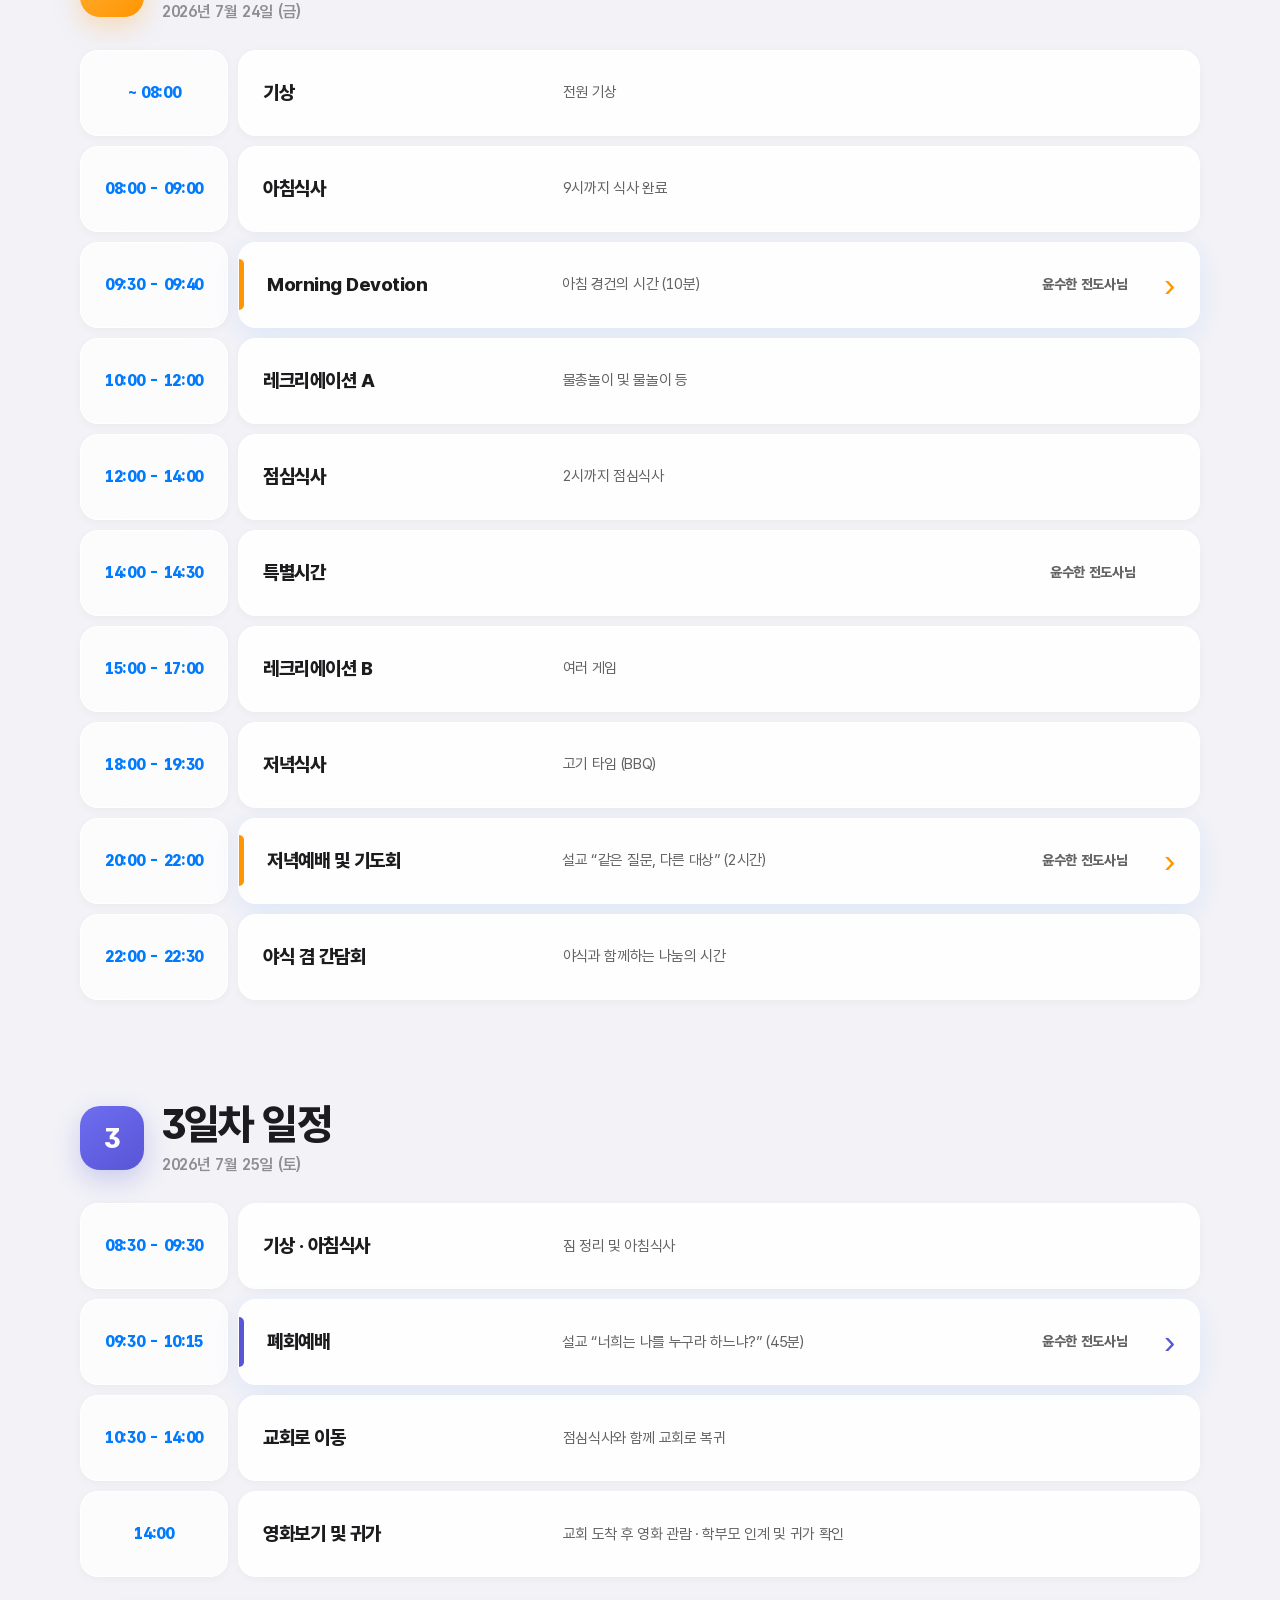
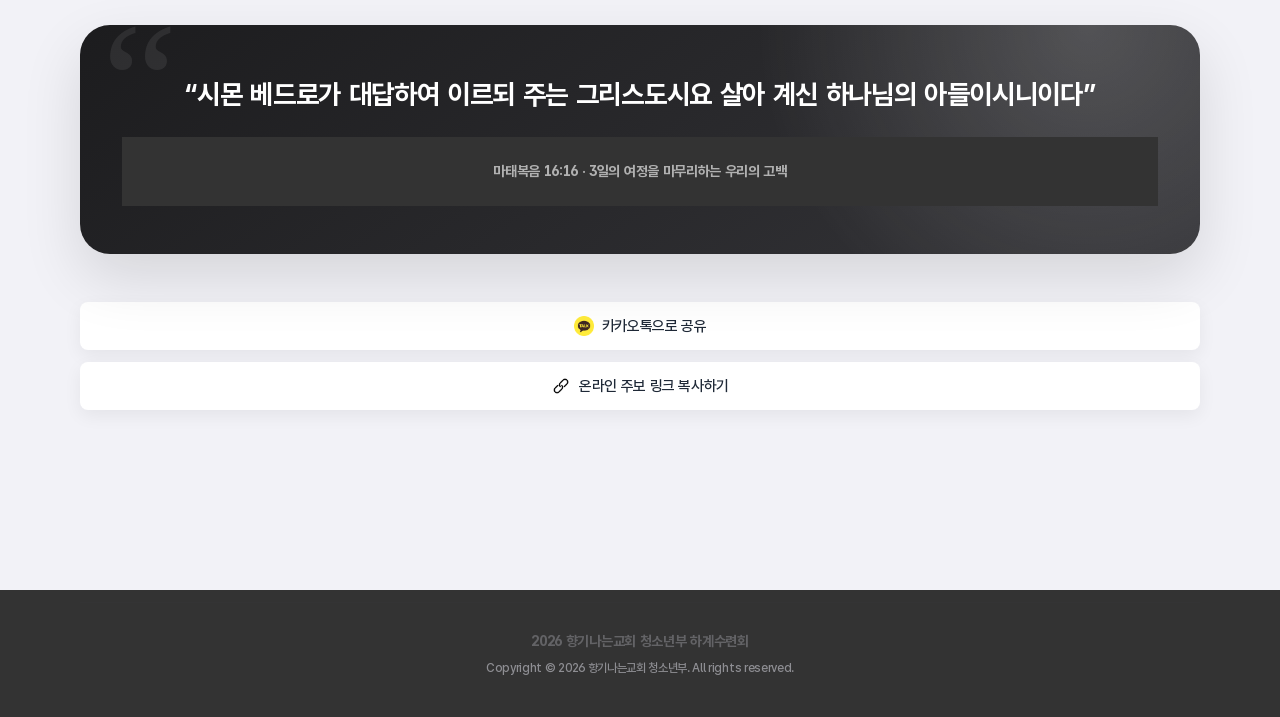
==== commit cef73577: "일정 수정" ====
--- a/index.html
+++ b/index.html
@@ -110,7 +110,7 @@
               <time class="schedule-item__time" datetime="2026-07-23T17:30">18:30 - 21:30</time>
               <div class="schedule-item__body">
                 <strong class="schedule-item__title">FIA 워십</strong>
-                <p class="schedule-item__desc">FIA 워십 인도 · 설교 Mike 최 목사님</p>
+                <p class="schedule-item__desc">FIA 워십 인도 · 설교 마크최 목사님</p>
               </div>
             </li>
             <li class="schedule-item">
@@ -134,7 +134,7 @@
 
           <ol class="schedule-list">
             <li class="schedule-item">
-              <time class="schedule-item__time" datetime="2026-07-24T08:00">08:00</time>
+              <time class="schedule-item__time" datetime="2026-07-24T08:00">~ 08:00</time>
               <div class="schedule-item__body">
                 <strong class="schedule-item__title">기상</strong>
                 <p class="schedule-item__desc">전원 기상</p>
@@ -171,10 +171,18 @@
               </div>
             </li>
             <li class="schedule-item">
+              <time class="schedule-item__time" datetime="2026-07-24T14:00">14:00 - 14:30</time>
+              <div class="schedule-item__body">
+                <strong class="schedule-item__title">특별시간</strong>
+                <p class="schedule-item__desc"></p>
+                <span class="schedule-item__staff">윤수한 전도사님</span>
+              </div>
+            </li>
+            <li class="schedule-item">
               <time class="schedule-item__time" datetime="2026-07-24T15:00">15:00 - 17:00</time>
               <div class="schedule-item__body">
                 <strong class="schedule-item__title">레크리에이션 B</strong>
-                <p class="schedule-item__desc">여러 게임 (14:00 - 14:30 특별시간)</p>
+                <p class="schedule-item__desc">여러 게임</p>
               </div>
             </li>
             <li class="schedule-item">
@@ -253,7 +261,7 @@
         <!-- 주보 공유 -->
         <section class="share-wrap btn-wrap txt1 keep-all-pretty">
             <button type="button" id="kakaotalk-sharing-btn" class="btn btn-full"><img src="./resource/img/icon-kakao.png" alt="카카오톡 아이콘" />카카오톡으로 공유</button>
-            <button type="button" class="btn btn-full copyText" data-copy="https://haneulworks.github.io/hgnn-youth-weekly/"><img src="./resource/img/icon-link.png" alt="링크 아이콘" /> 온라인 주보 링크 복사하기</button>
+            <button type="button" class="btn btn-full copyText" data-copy="https://haneulworks.github.io/hgnn-youth-summer-2026/"><img src="./resource/img/icon-link.png" alt="링크 아이콘" /> 온라인 주보 링크 복사하기</button>
         </section>
       </div>
     </main>
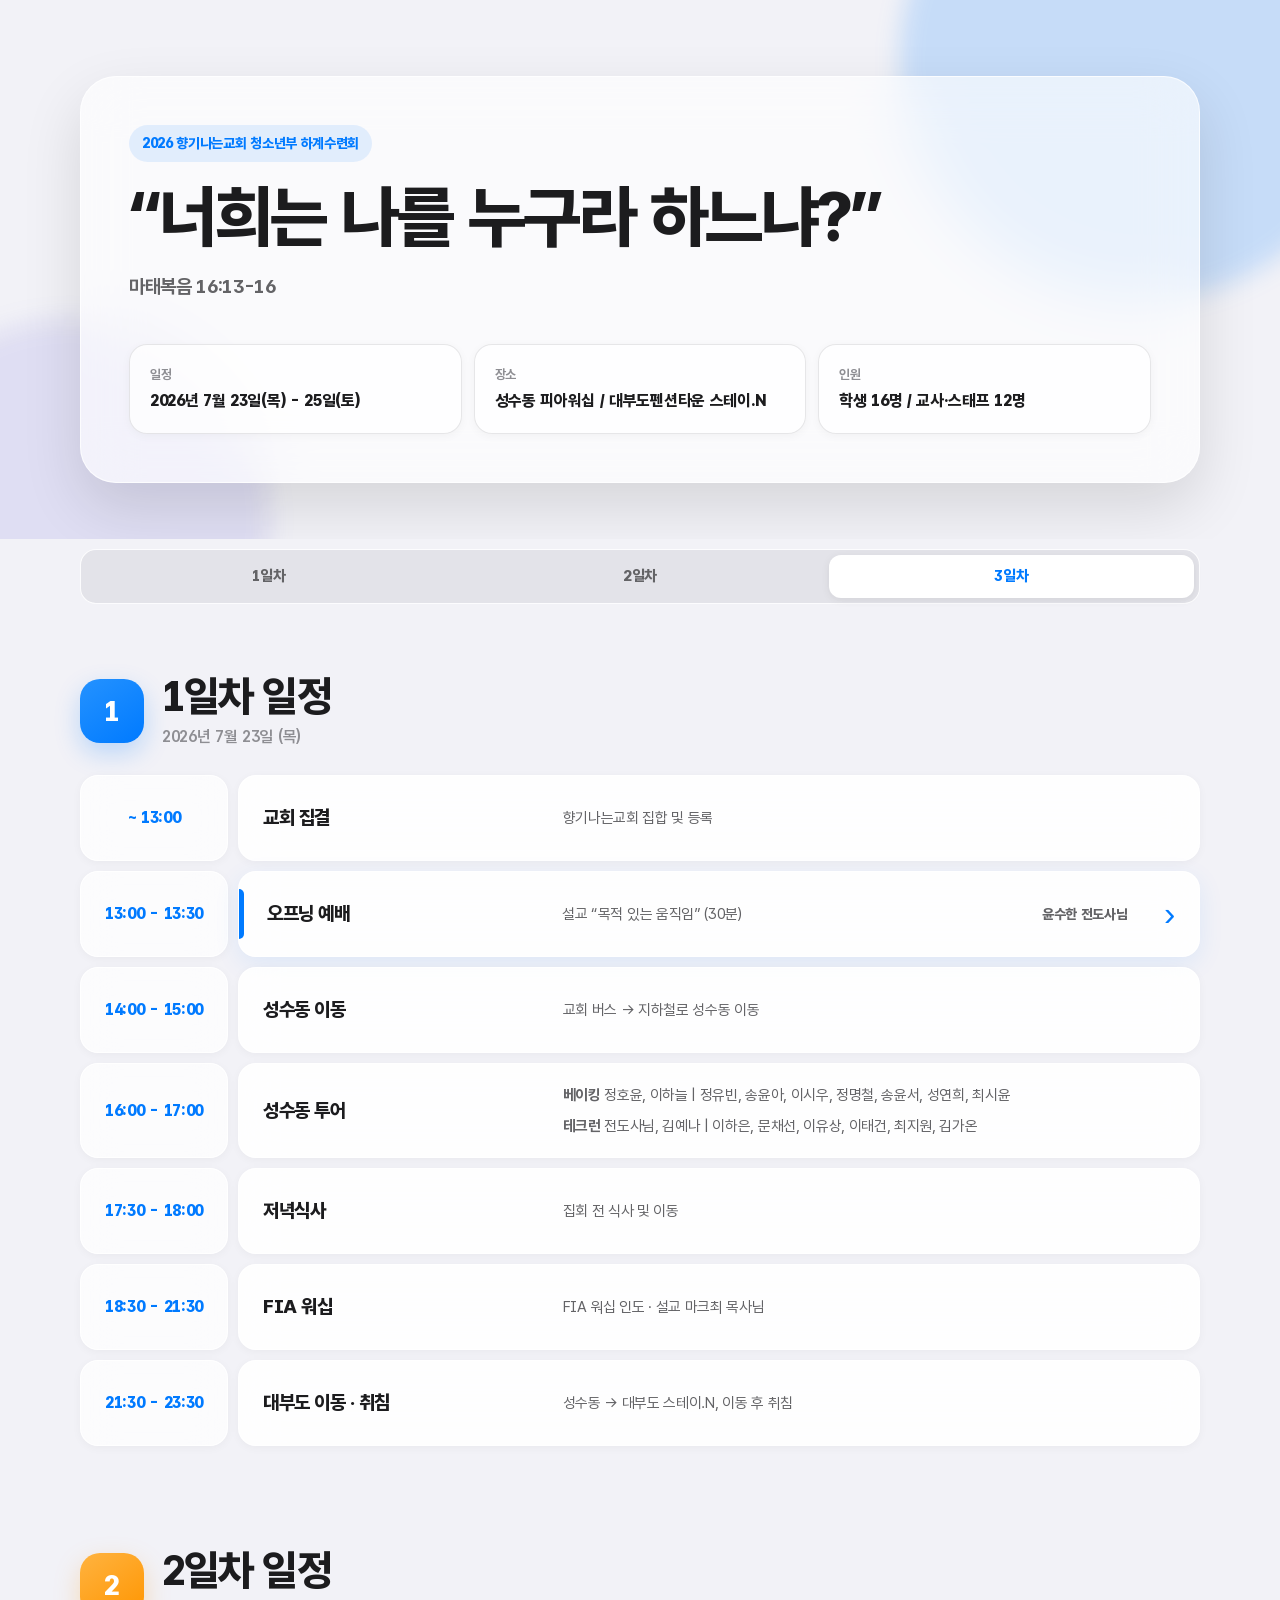
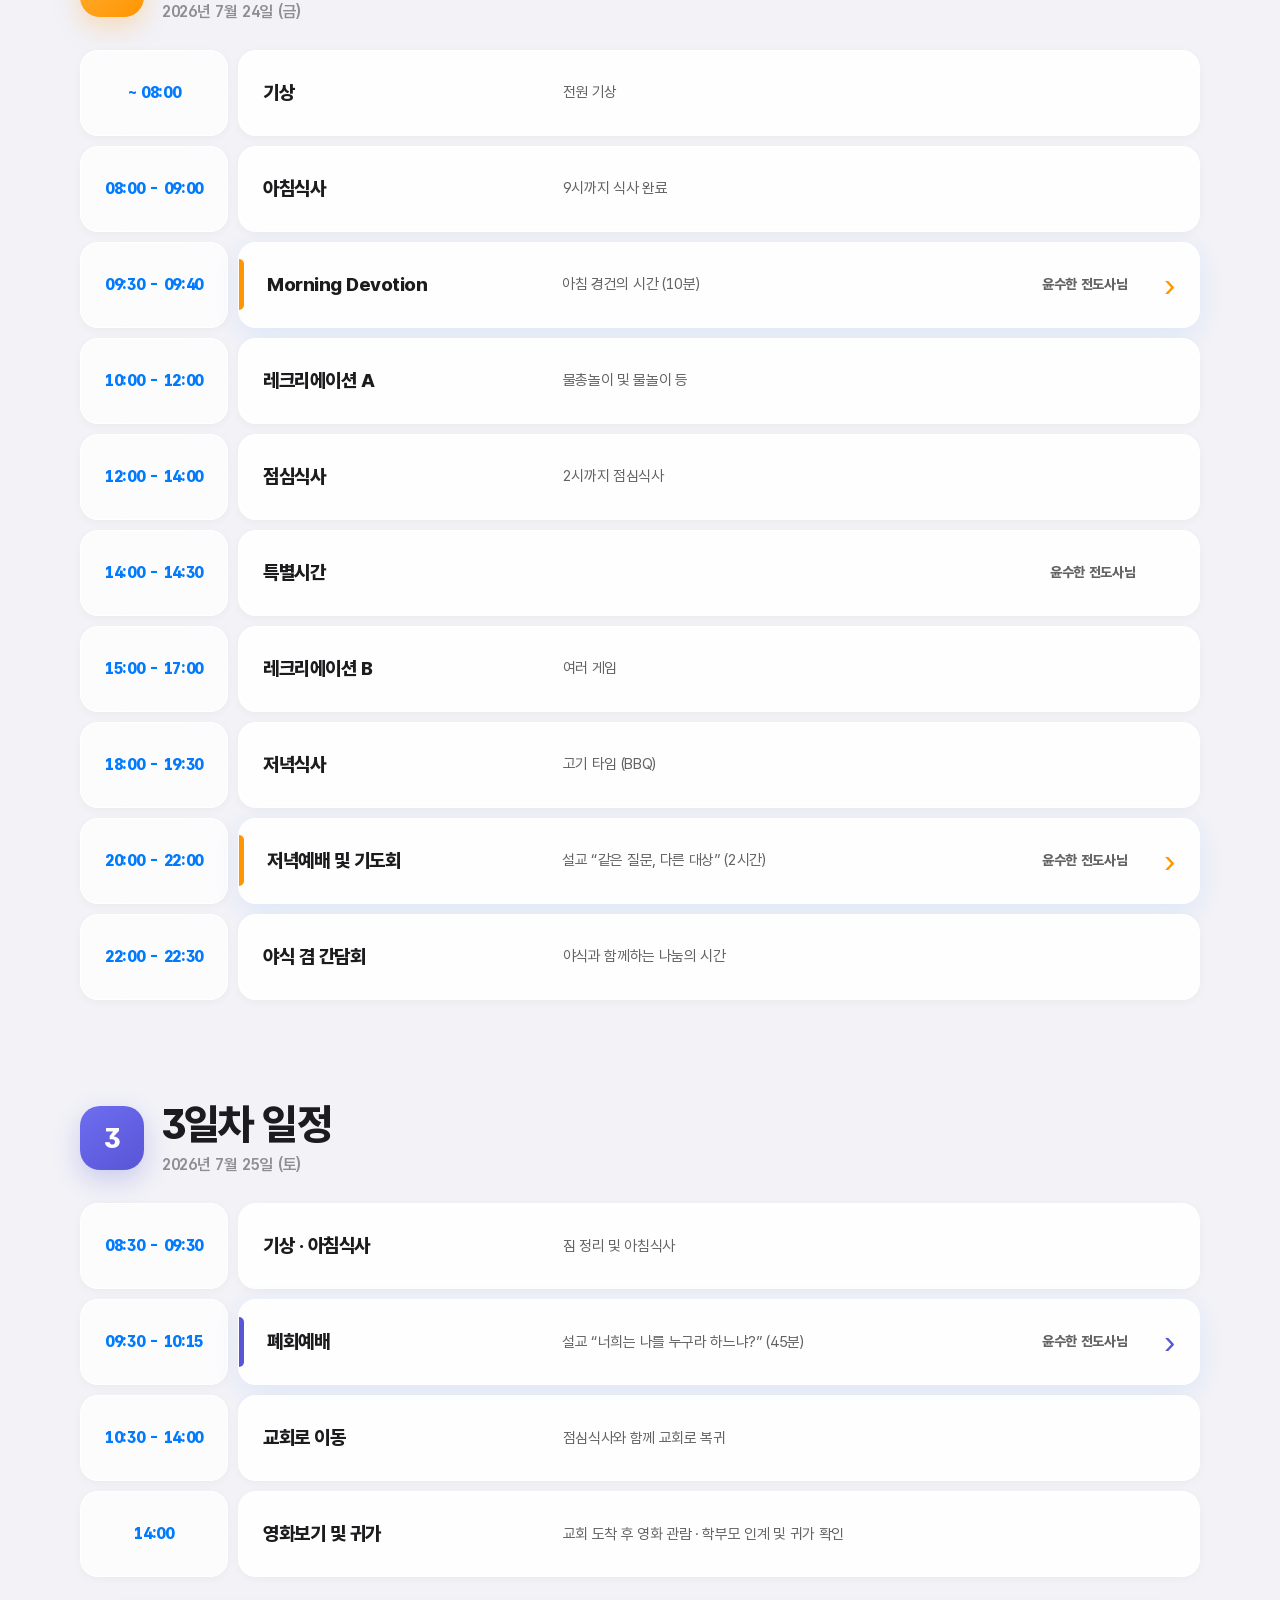
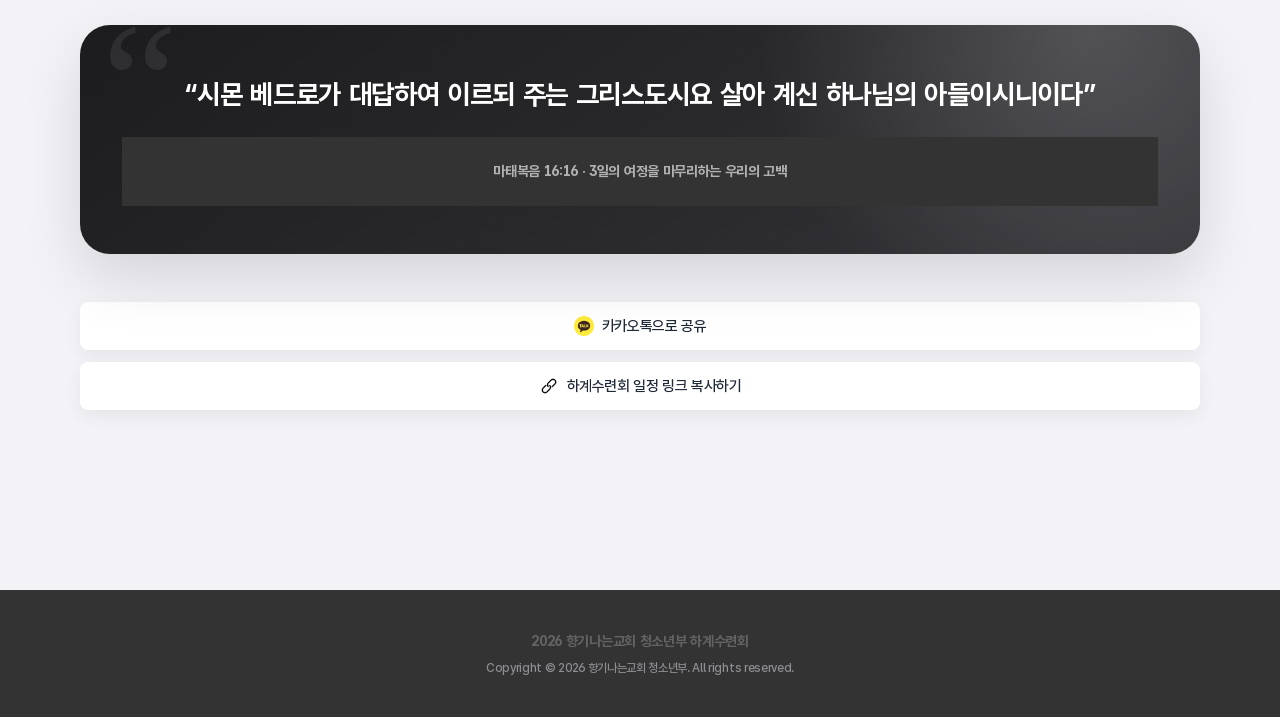
==== commit 5257032e: "index.html 업데이트" ====
--- a/index.html
+++ b/index.html
@@ -261,7 +261,7 @@
         <!-- 주보 공유 -->
         <section class="share-wrap btn-wrap txt1 keep-all-pretty">
             <button type="button" id="kakaotalk-sharing-btn" class="btn btn-full"><img src="./resource/img/icon-kakao.png" alt="카카오톡 아이콘" />카카오톡으로 공유</button>
-            <button type="button" class="btn btn-full copyText" data-copy="https://haneulworks.github.io/hgnn-youth-summer-2026/"><img src="./resource/img/icon-link.png" alt="링크 아이콘" /> 온라인 주보 링크 복사하기</button>
+            <button type="button" class="btn btn-full copyText" data-copy="https://haneulworks.github.io/hgnn-youth-summer-2026/"><img src="./resource/img/icon-link.png" alt="링크 아이콘" />하계수련회 일정 링크 복사하기</button>
         </section>
       </div>
     </main>
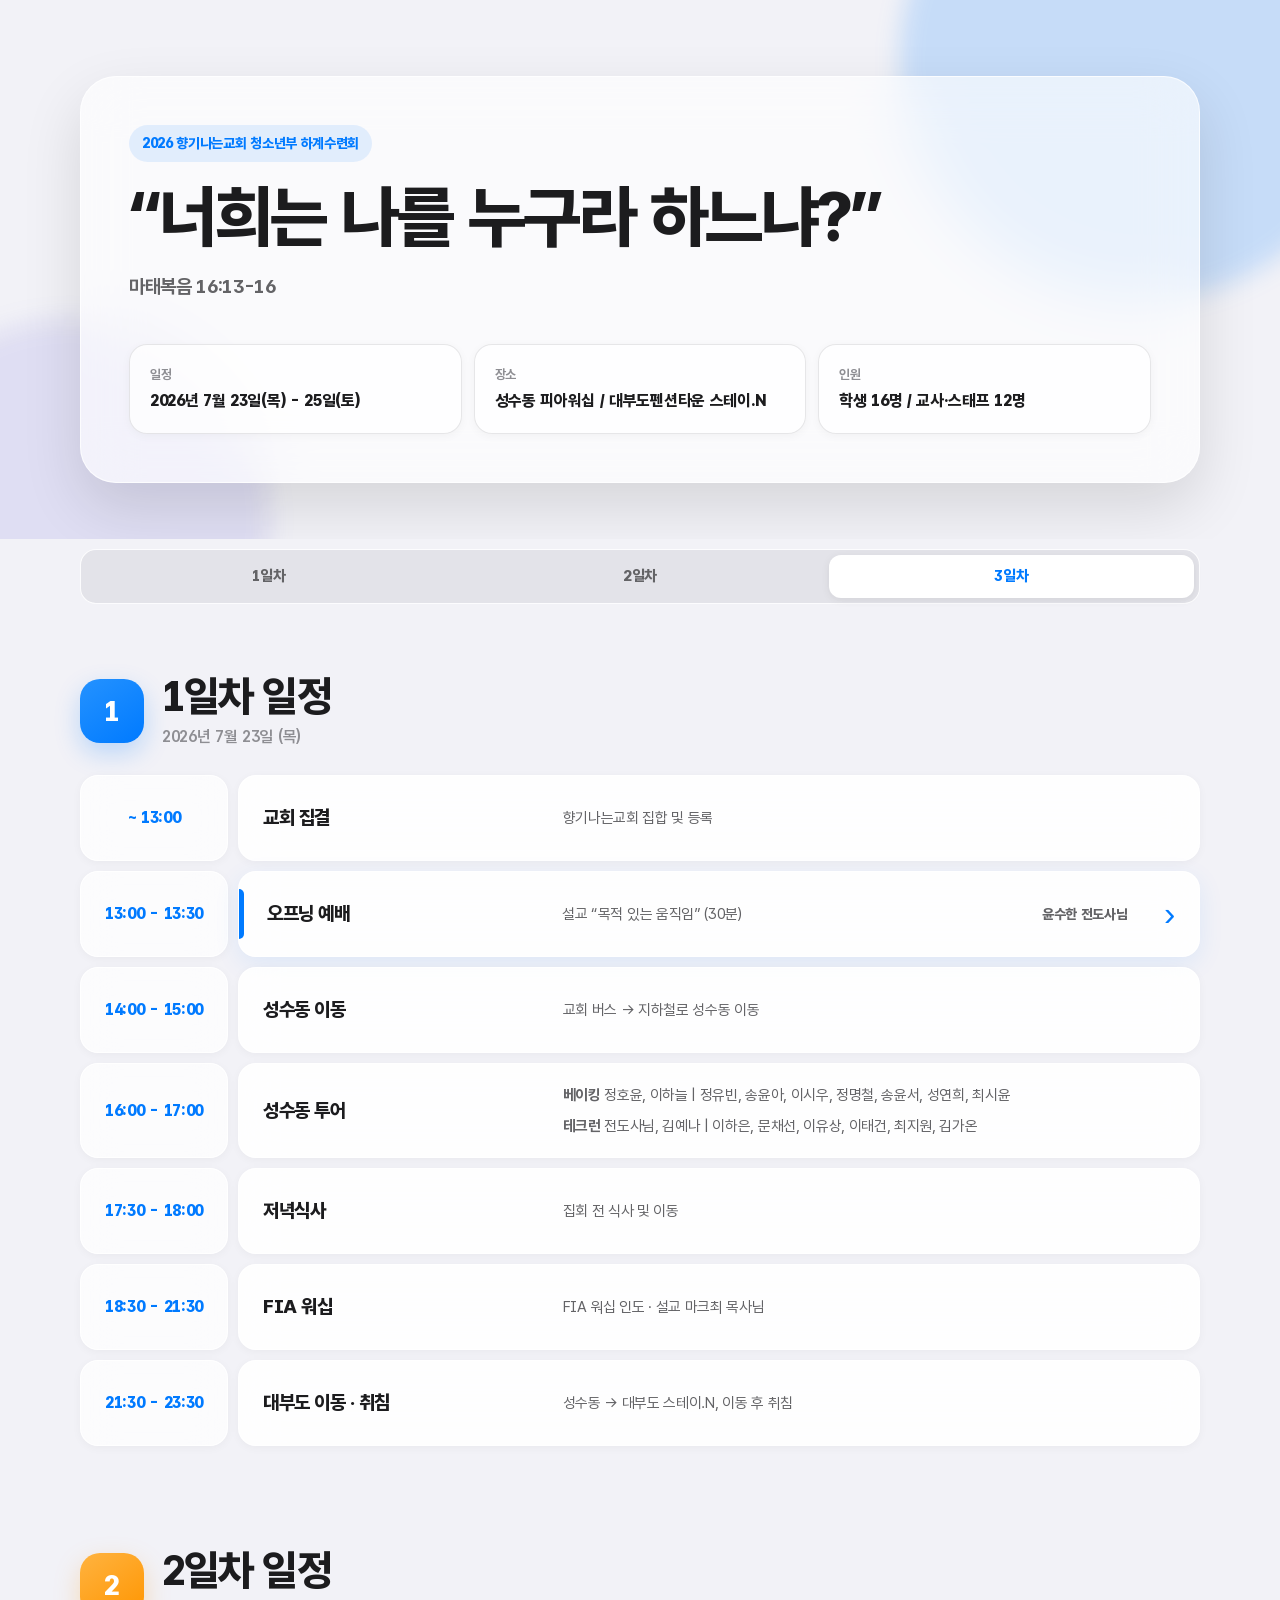
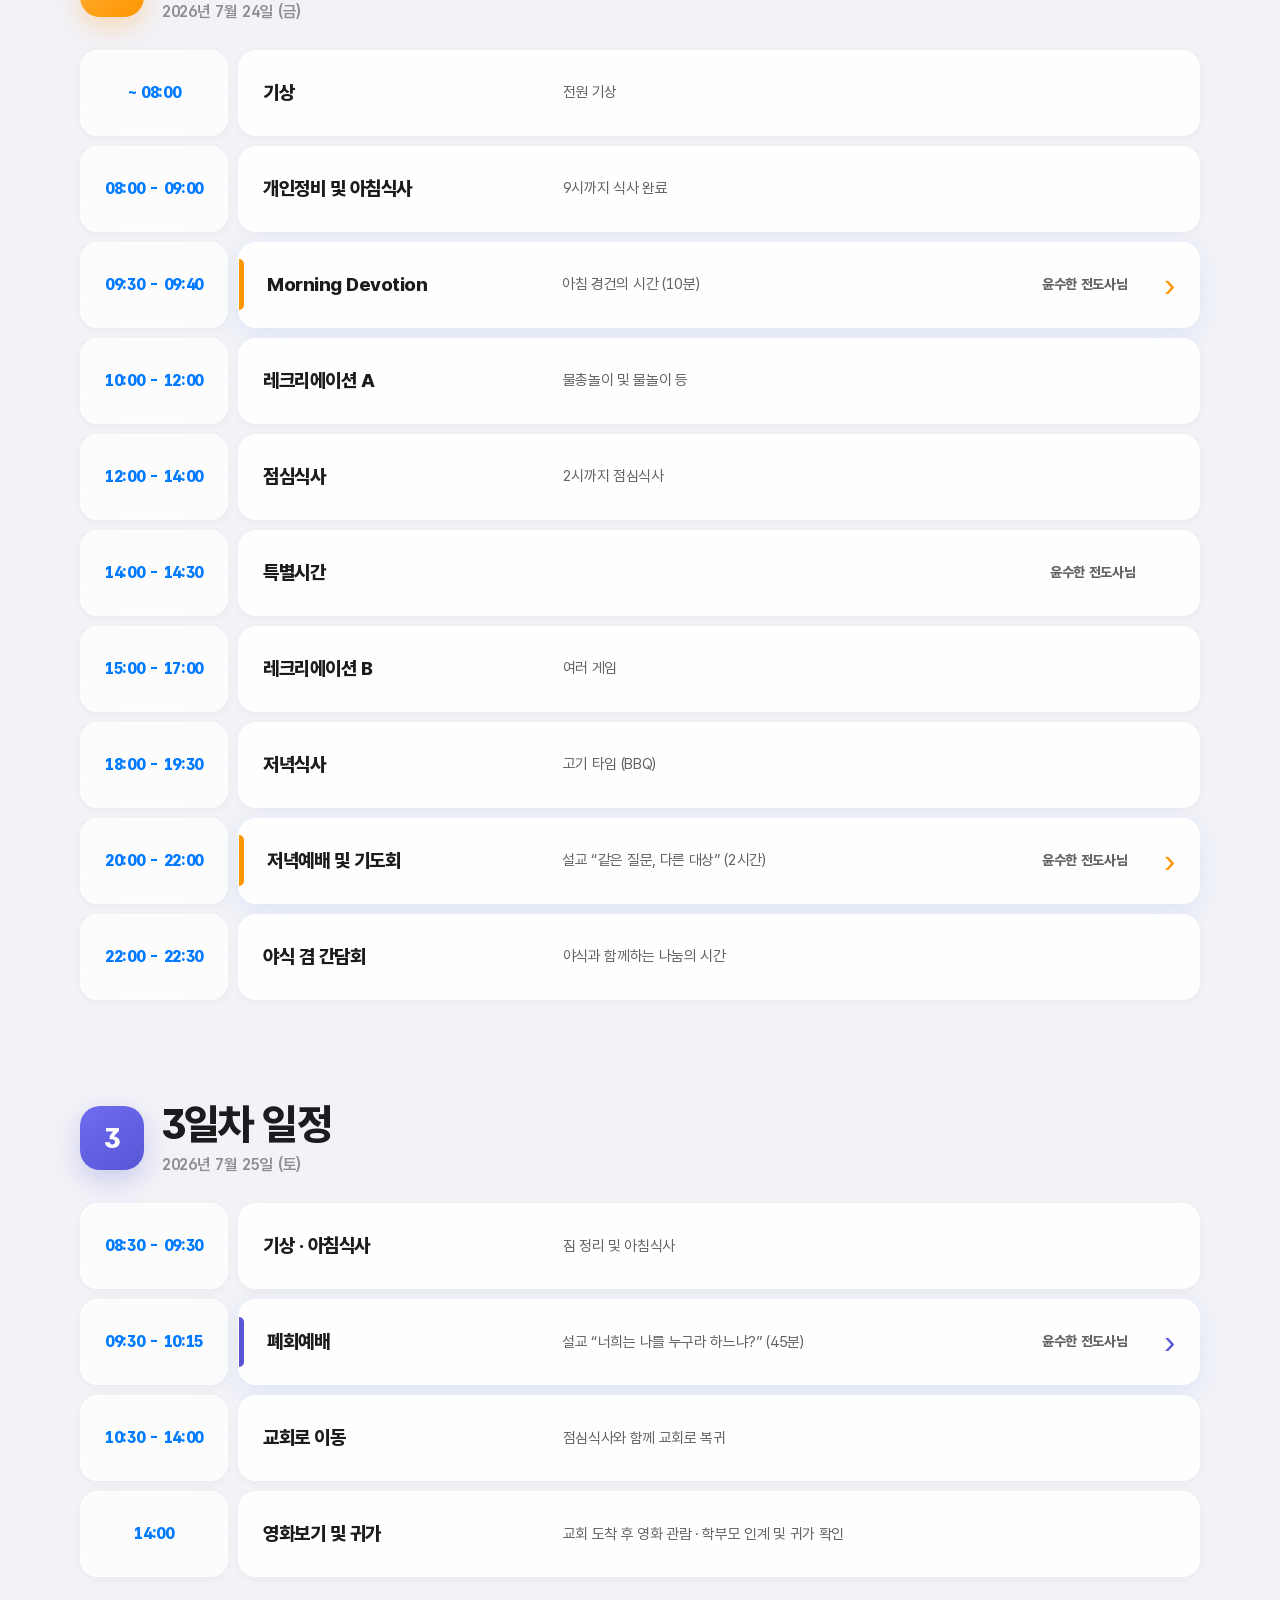
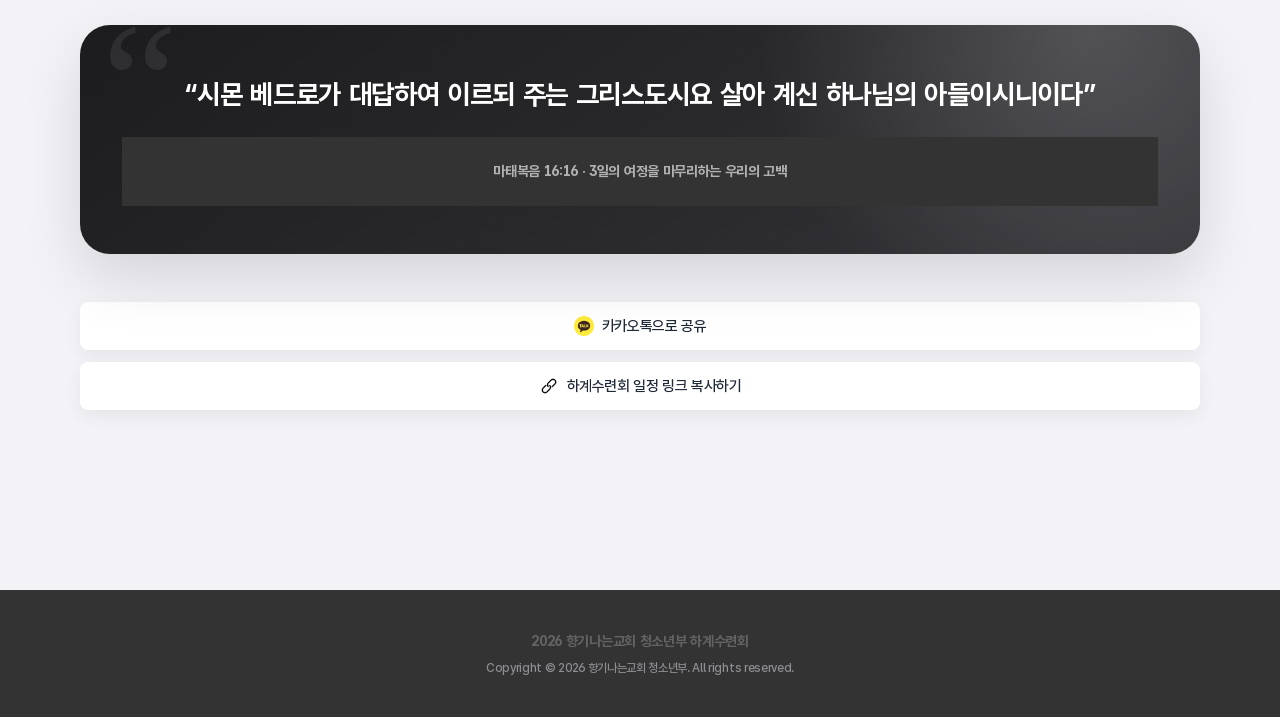
==== commit 7bb48020: "index.html 업데이트" ====
--- a/index.html
+++ b/index.html
@@ -143,7 +143,7 @@
             <li class="schedule-item">
               <time class="schedule-item__time" datetime="2026-07-24T08:00">08:00 - 09:00</time>
               <div class="schedule-item__body">
-                <strong class="schedule-item__title">아침식사</strong>
+                <strong class="schedule-item__title">개인정비 및 아침식사</strong>
                 <p class="schedule-item__desc">9시까지 식사 완료</p>
               </div>
             </li>
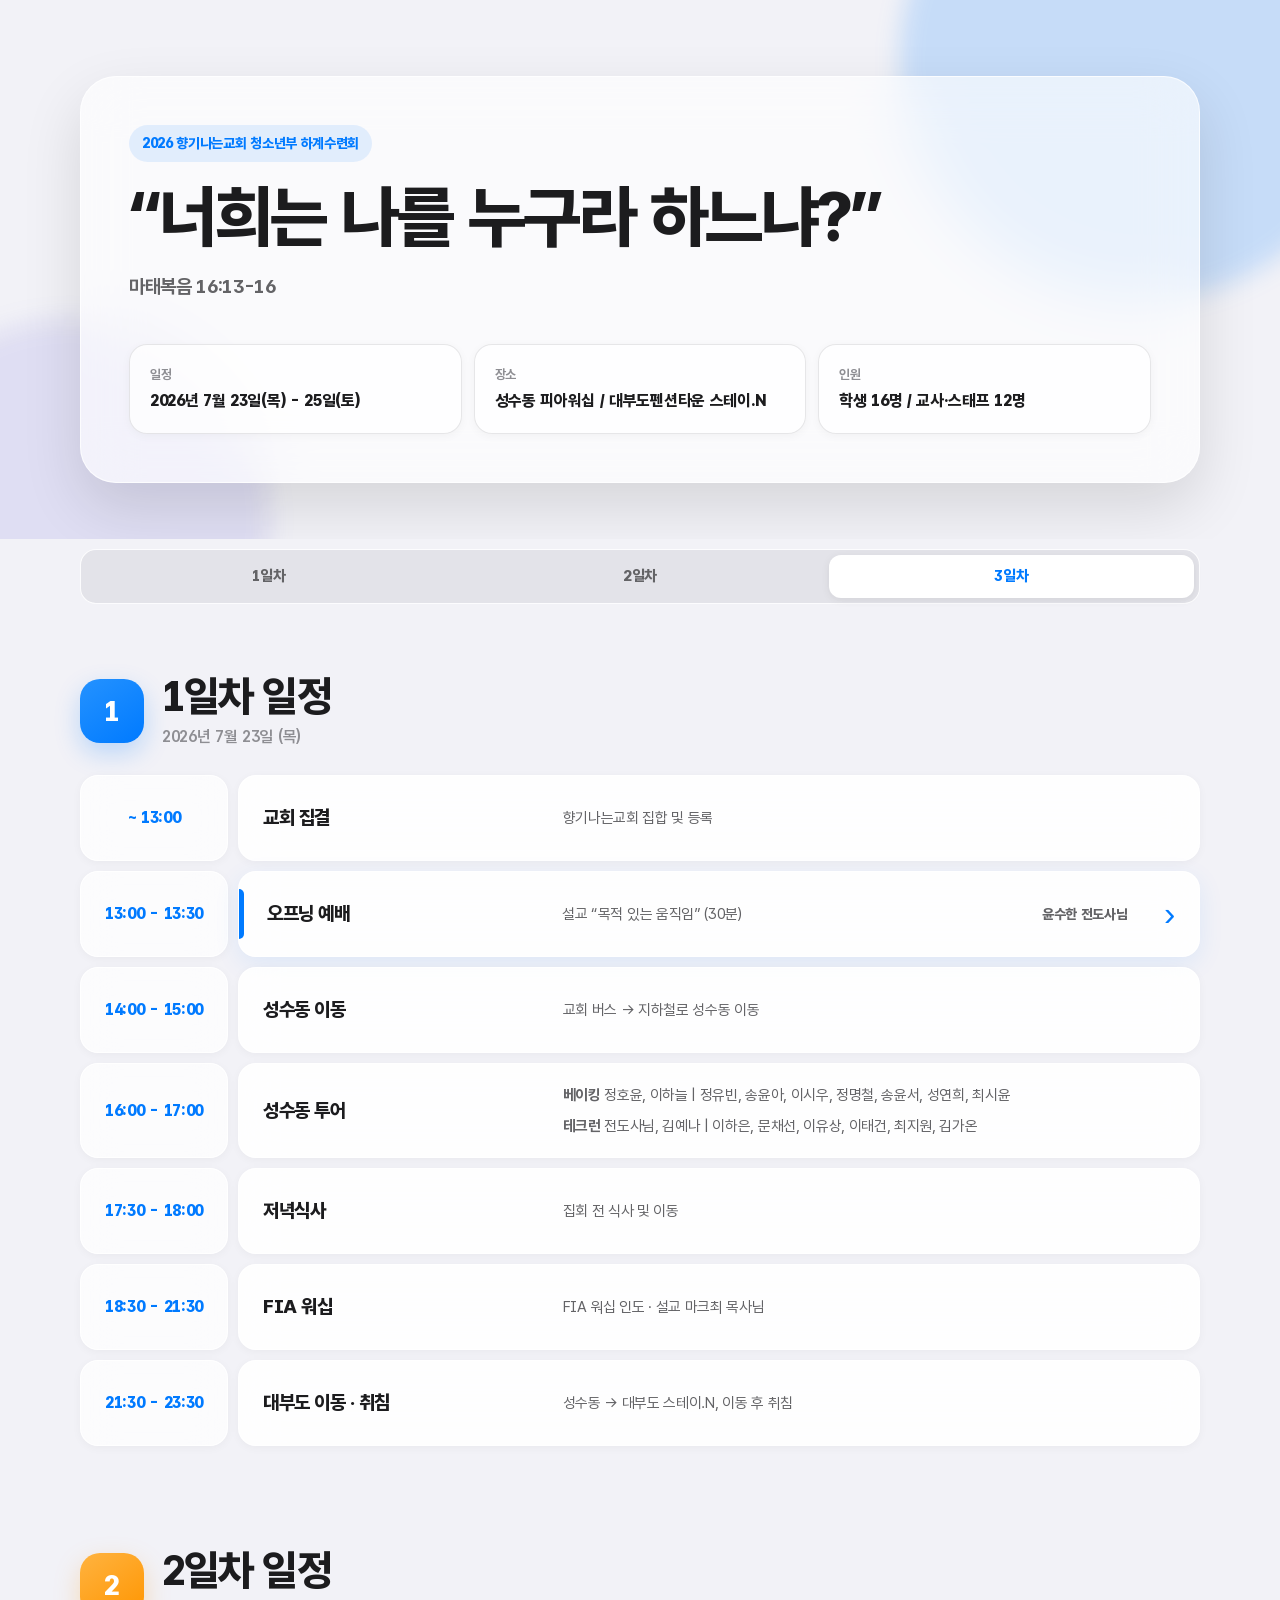
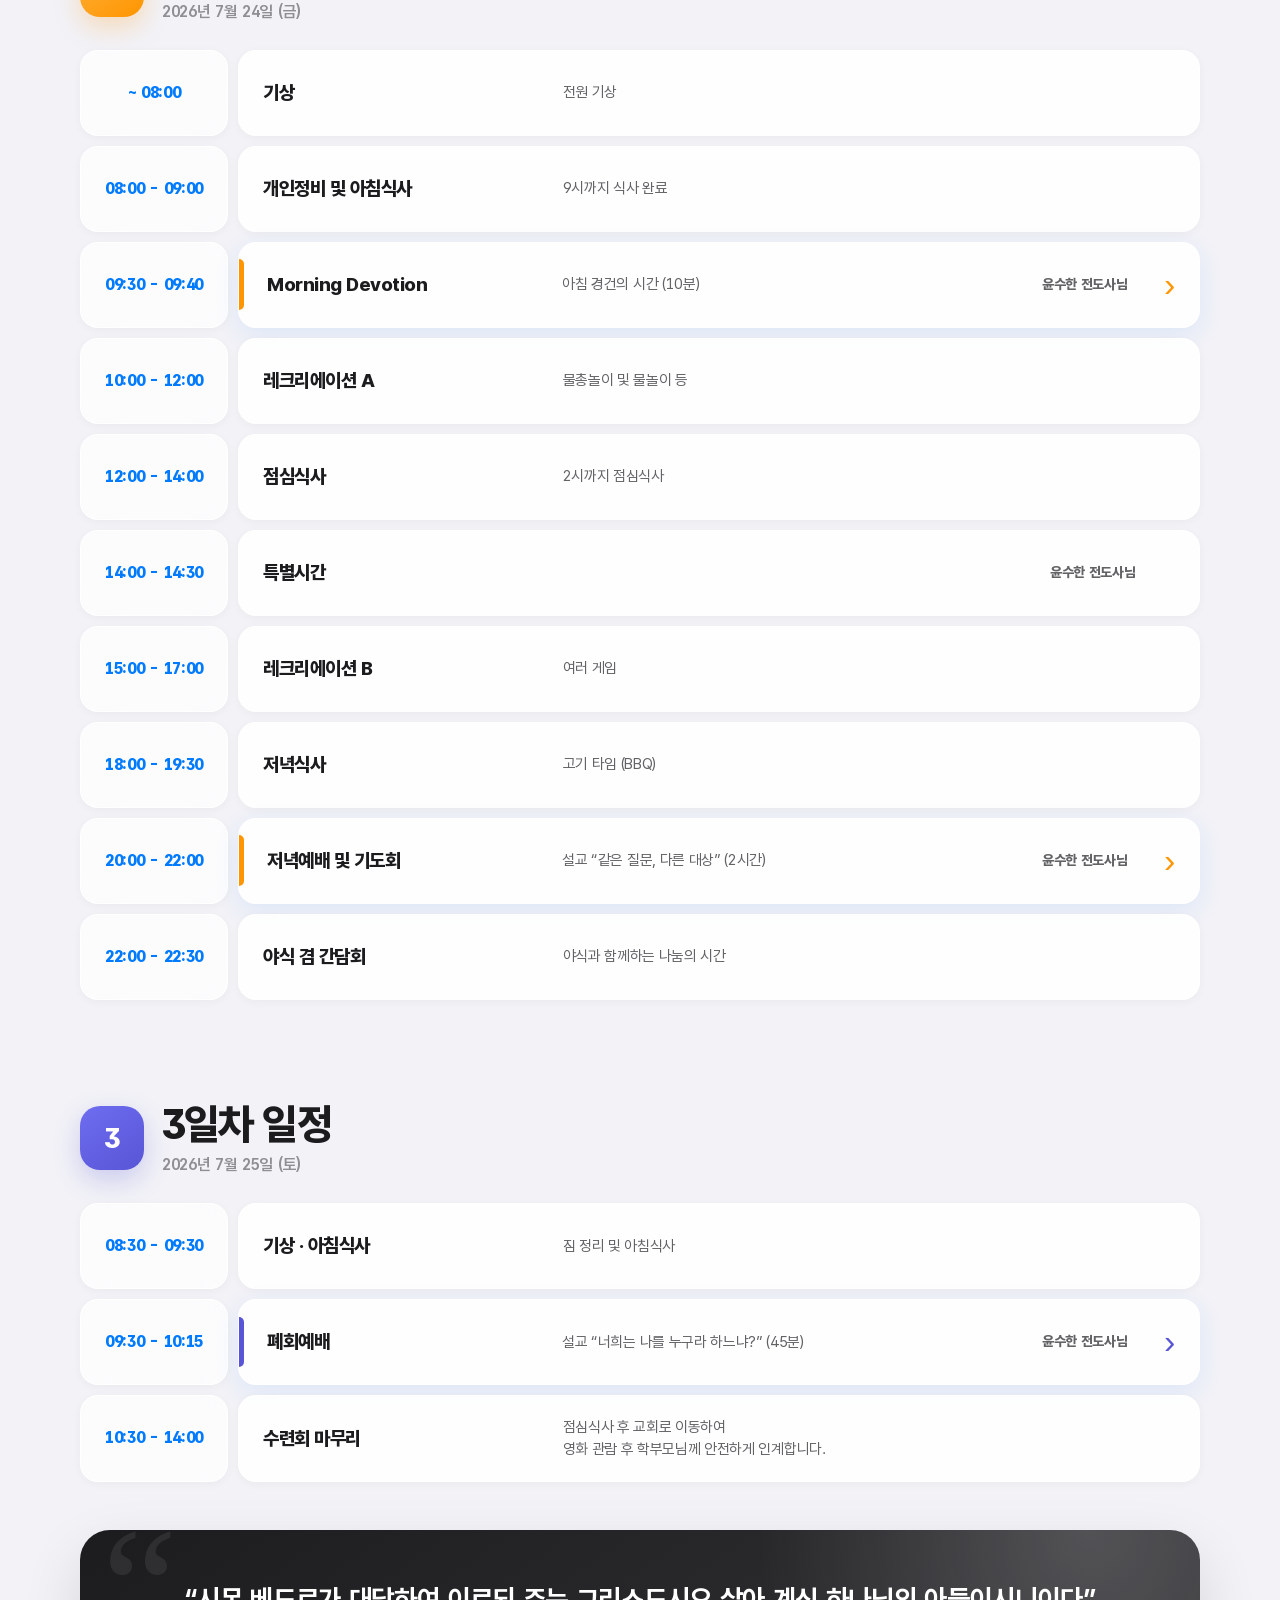
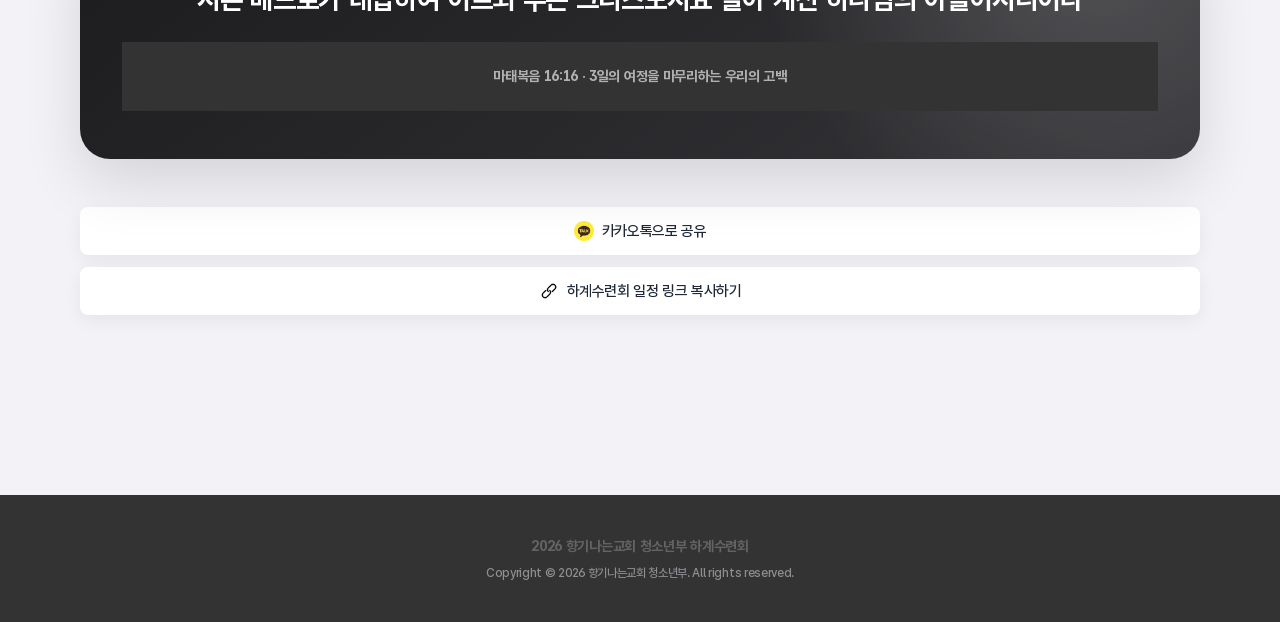
==== commit 4ee3d06b: "3일차 일정 수정" ====
--- a/index.html
+++ b/index.html
@@ -240,15 +240,8 @@
             <li class="schedule-item">
               <time class="schedule-item__time" datetime="2026-07-25T10:30">10:30 - 14:00</time>
               <div class="schedule-item__body">
-                <strong class="schedule-item__title">교회로 이동</strong>
-                <p class="schedule-item__desc">점심식사와 함께 교회로 복귀</p>
-              </div>
-            </li>
-            <li class="schedule-item">
-              <time class="schedule-item__time" datetime="2026-07-25T14:00">14:00</time>
-              <div class="schedule-item__body">
-                <strong class="schedule-item__title">영화보기 및 귀가</strong>
-                <p class="schedule-item__desc">교회 도착 후 영화 관람 · 학부모 인계 및 귀가 확인</p>
+                <strong class="schedule-item__title">수련회 마무리</strong>
+                <p class="schedule-item__desc">점심식사 후 교회로 이동하여<br>영화 관람 후 학부모님께 안전하게 인계합니다.</p>
               </div>
             </li>
           </ol>
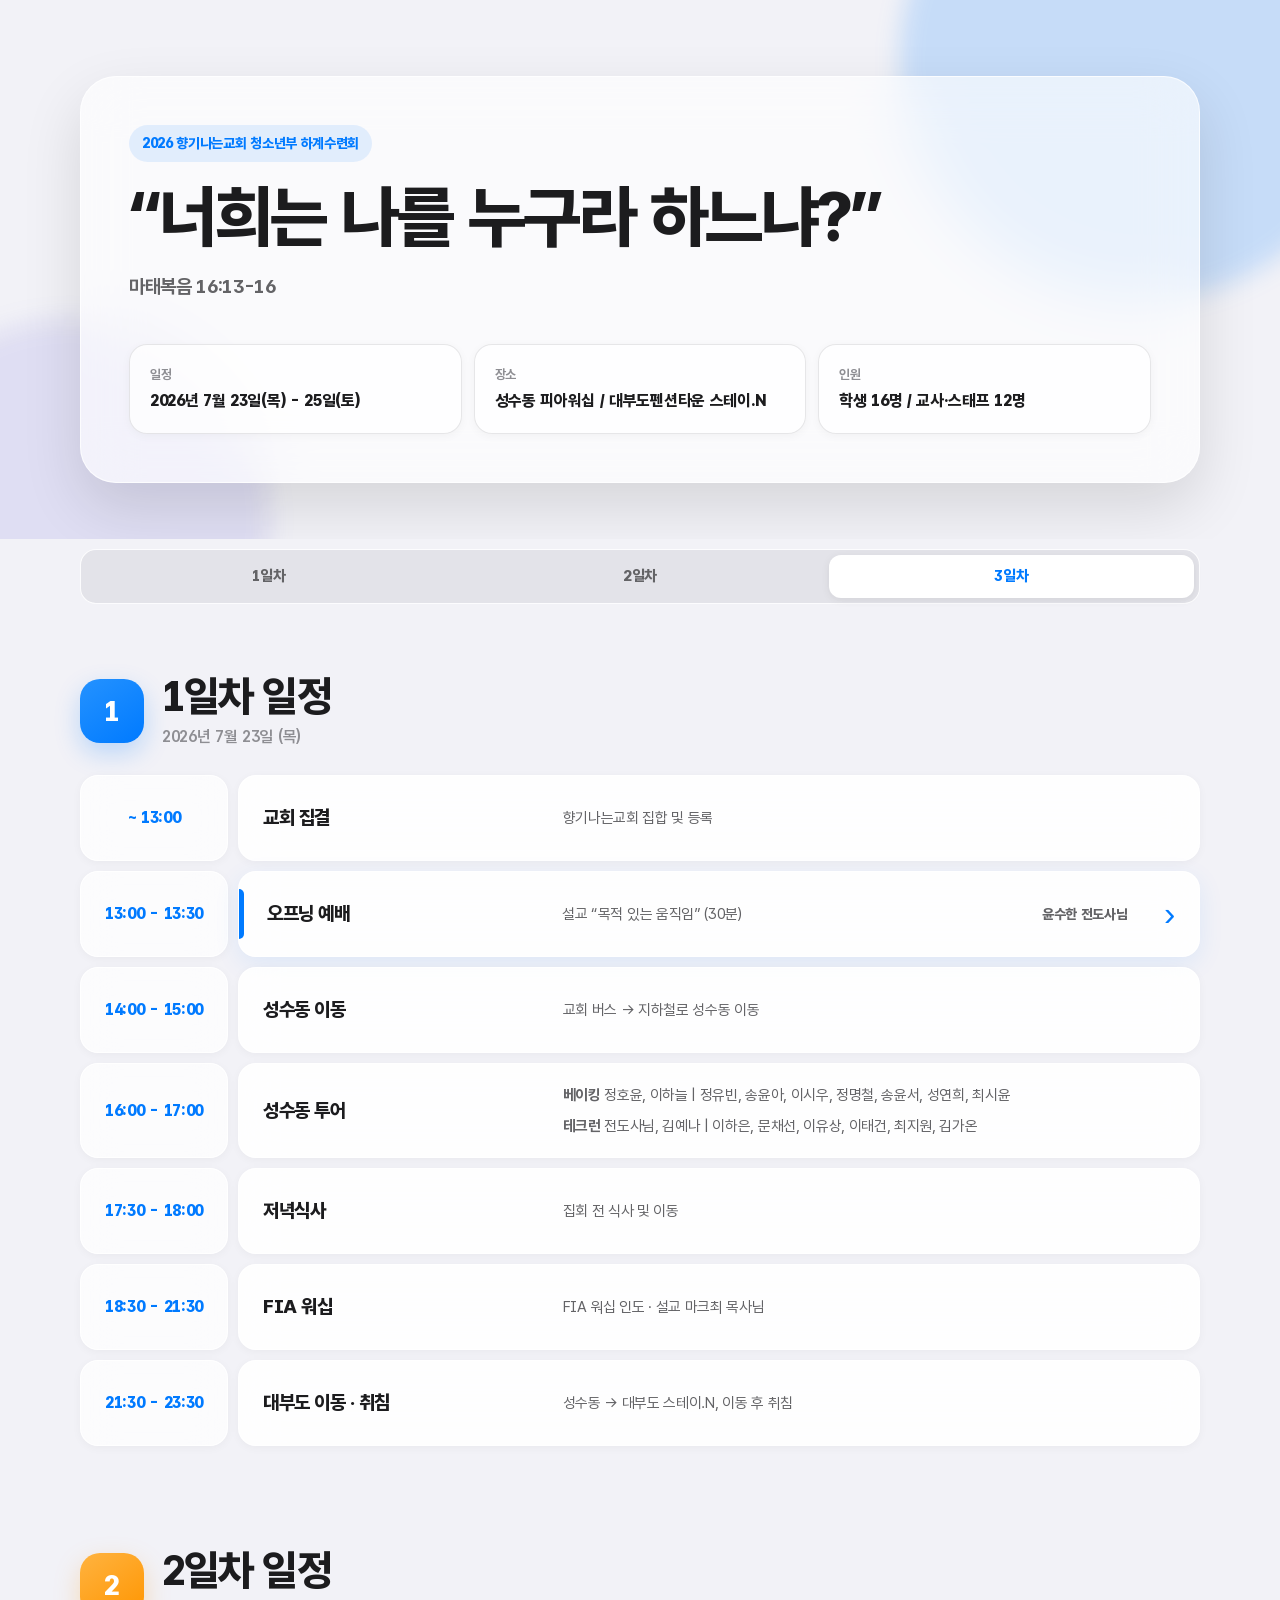
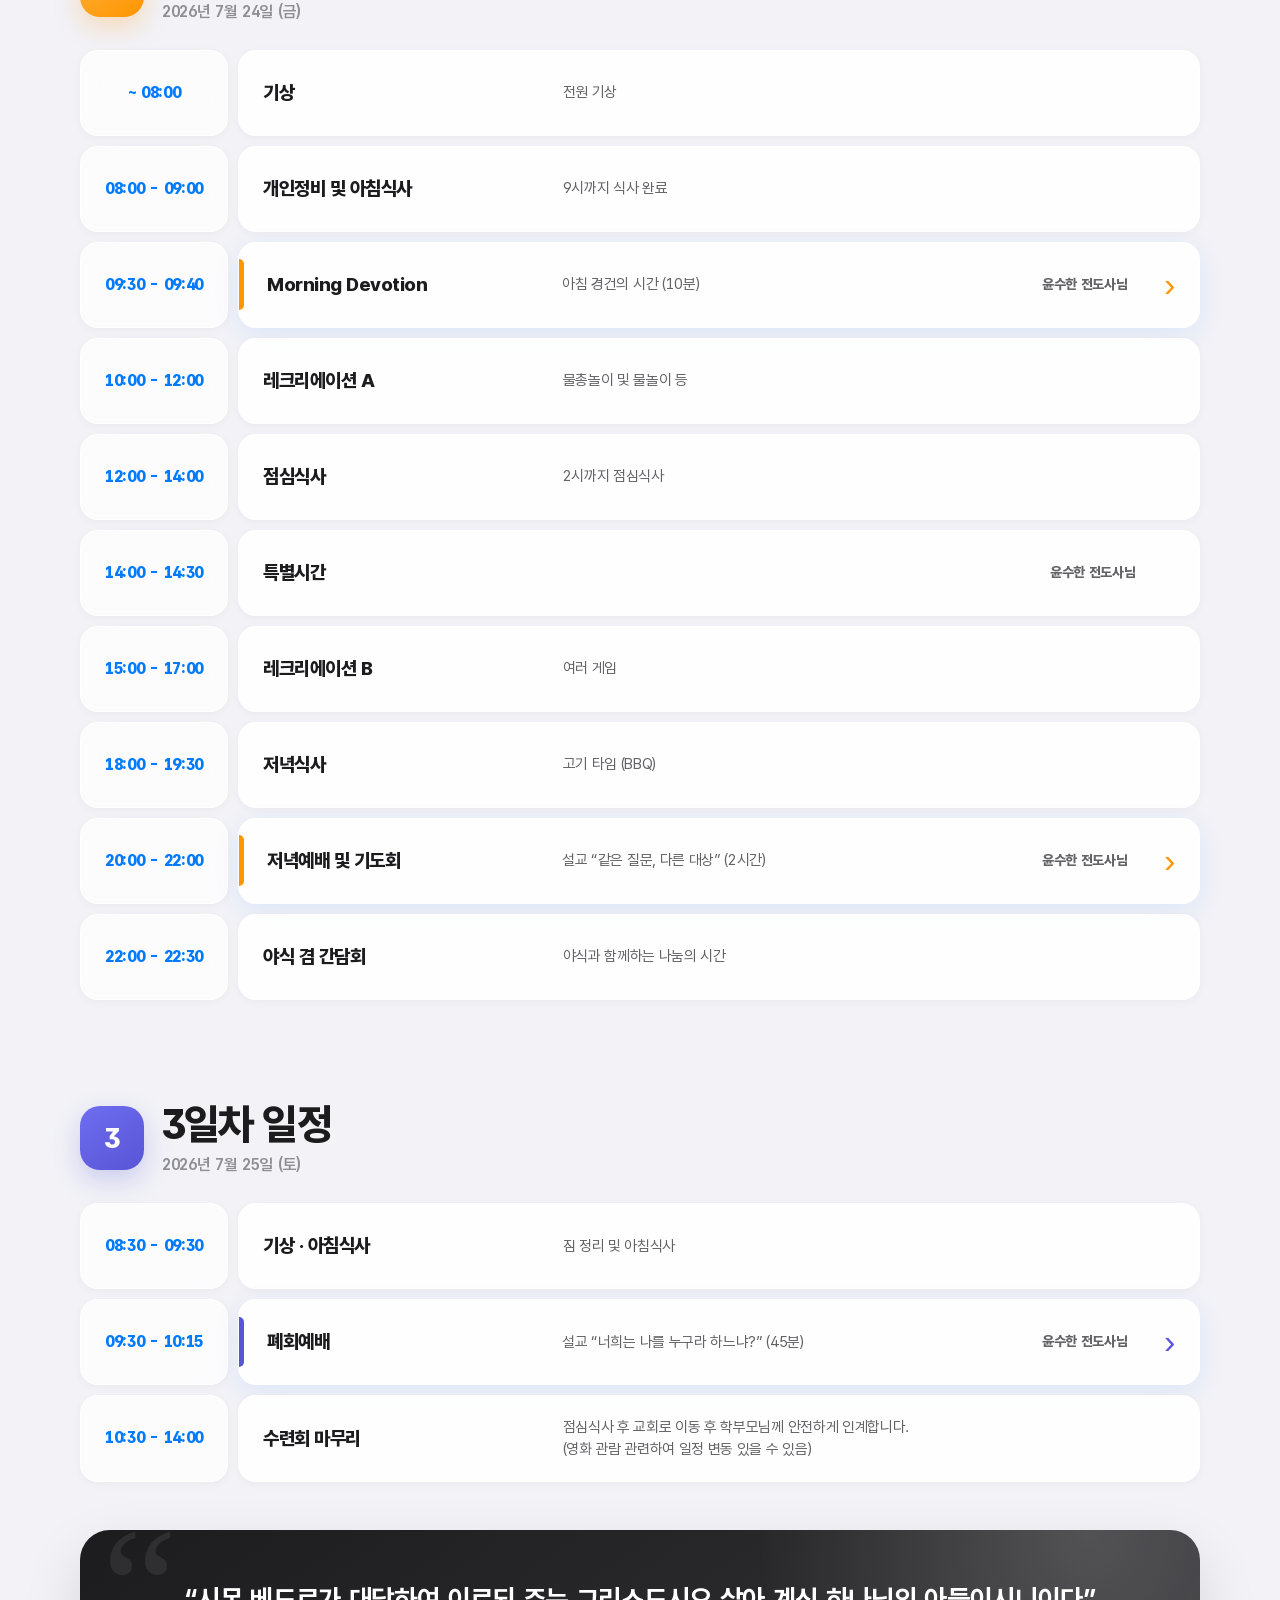
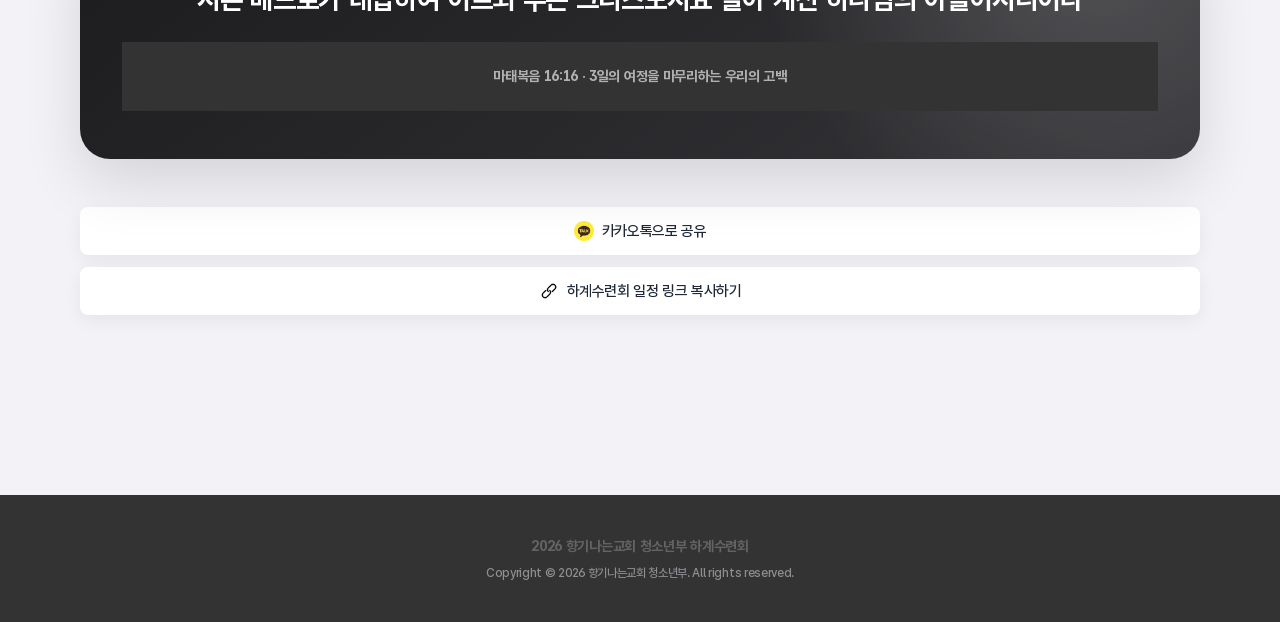
==== commit efe062ab: "index.html 업데이트" ====
--- a/index.html
+++ b/index.html
@@ -9,7 +9,7 @@
   <meta property="og:type" content="website">
   <meta property="og:image" content="./resource/img/og.jpg">
   <meta property="og:url" content="https://haneulworks.github.io/hgnn-youth-summer-2026/">
-  <meta property="og:description" content="2026 향기나는교회 청소년부 하계수련회 일정과 예배 순서를 확인하세요." />
+  <meta property="og:description" content="📖 하계수련회 일정과 예배 순서를 확인하세요" />
 
   <title>2026 향기나는교회 청소년부 하계수련회</title>
   <link rel="stylesheet" href="./resource/css/font.css">
@@ -241,7 +241,7 @@
               <time class="schedule-item__time" datetime="2026-07-25T10:30">10:30 - 14:00</time>
               <div class="schedule-item__body">
                 <strong class="schedule-item__title">수련회 마무리</strong>
-                <p class="schedule-item__desc">점심식사 후 교회로 이동하여<br>영화 관람 후 학부모님께 안전하게 인계합니다.</p>
+                <p class="schedule-item__desc">점심식사 후 교회로 이동 후 학부모님께 안전하게 인계합니다.<br>(영화 관람 관련하여 일정 변동 있을 수 있음)</p>
               </div>
             </li>
           </ol>
